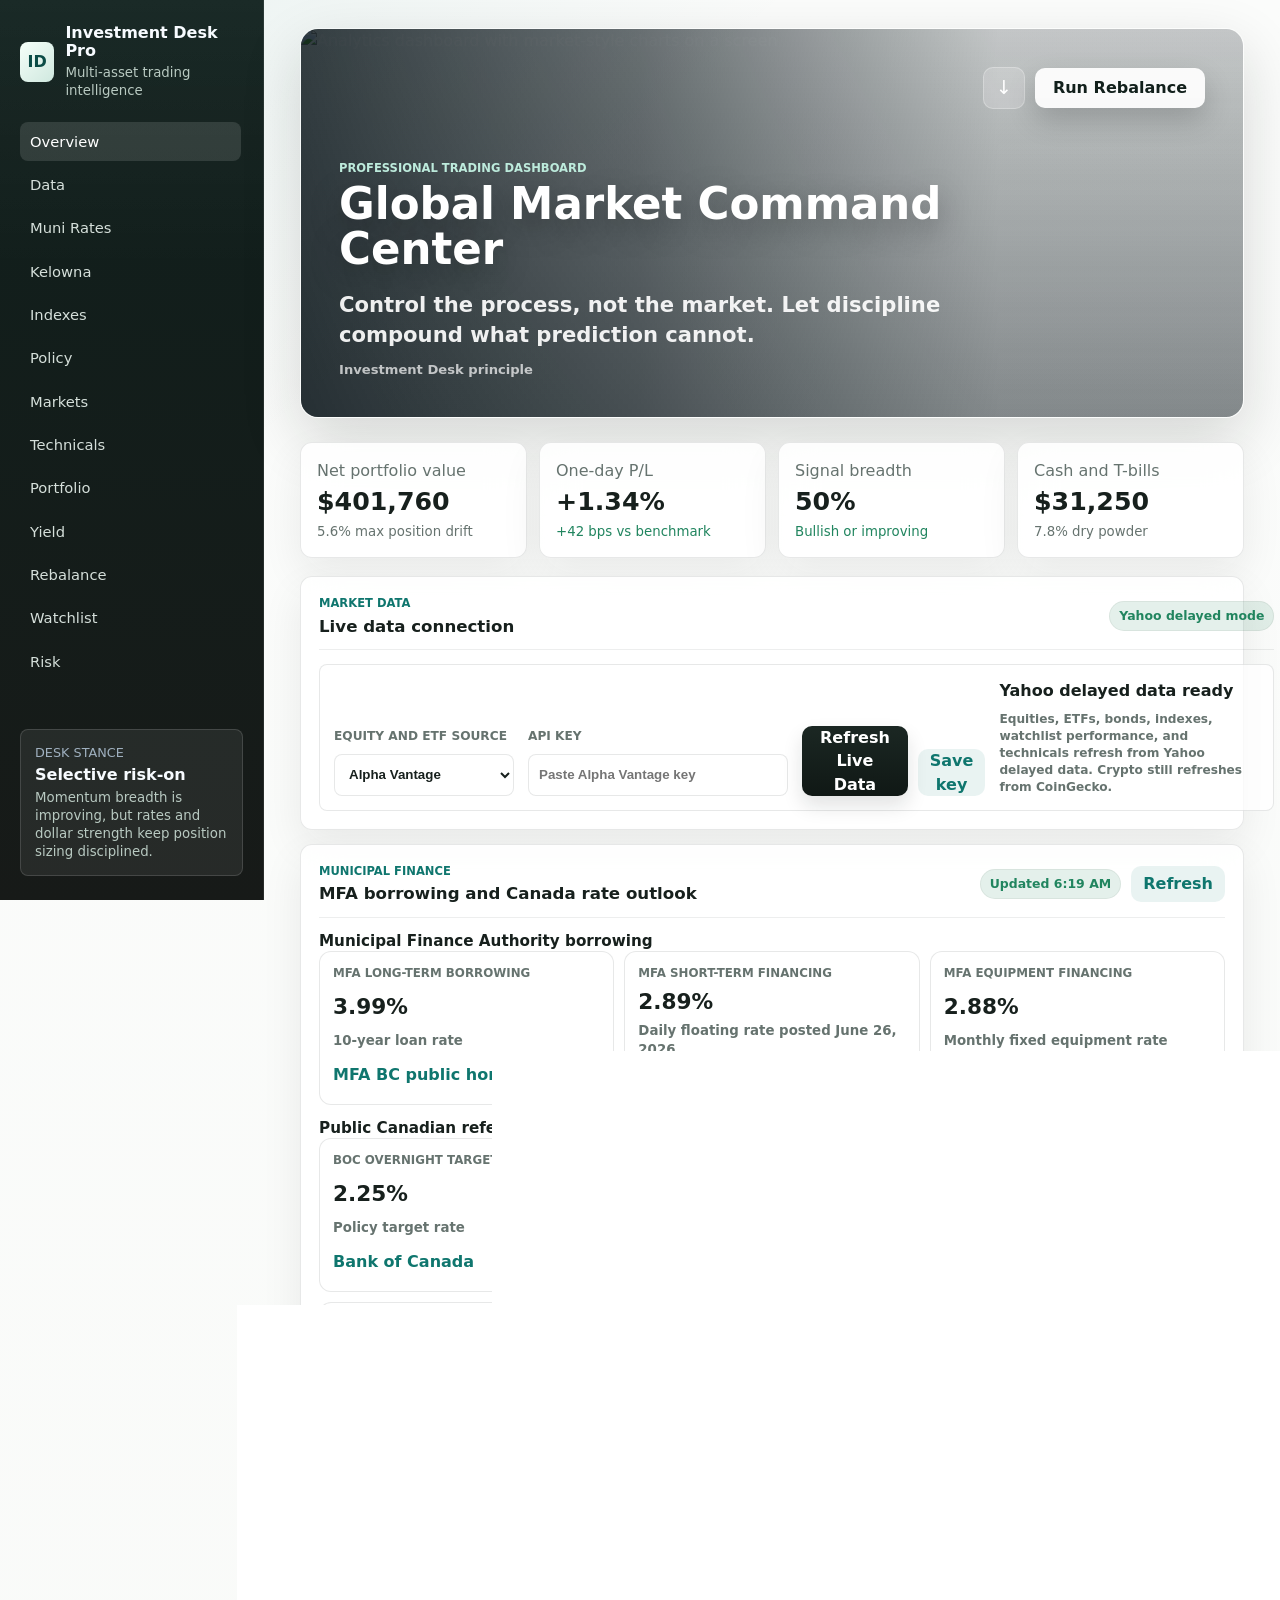
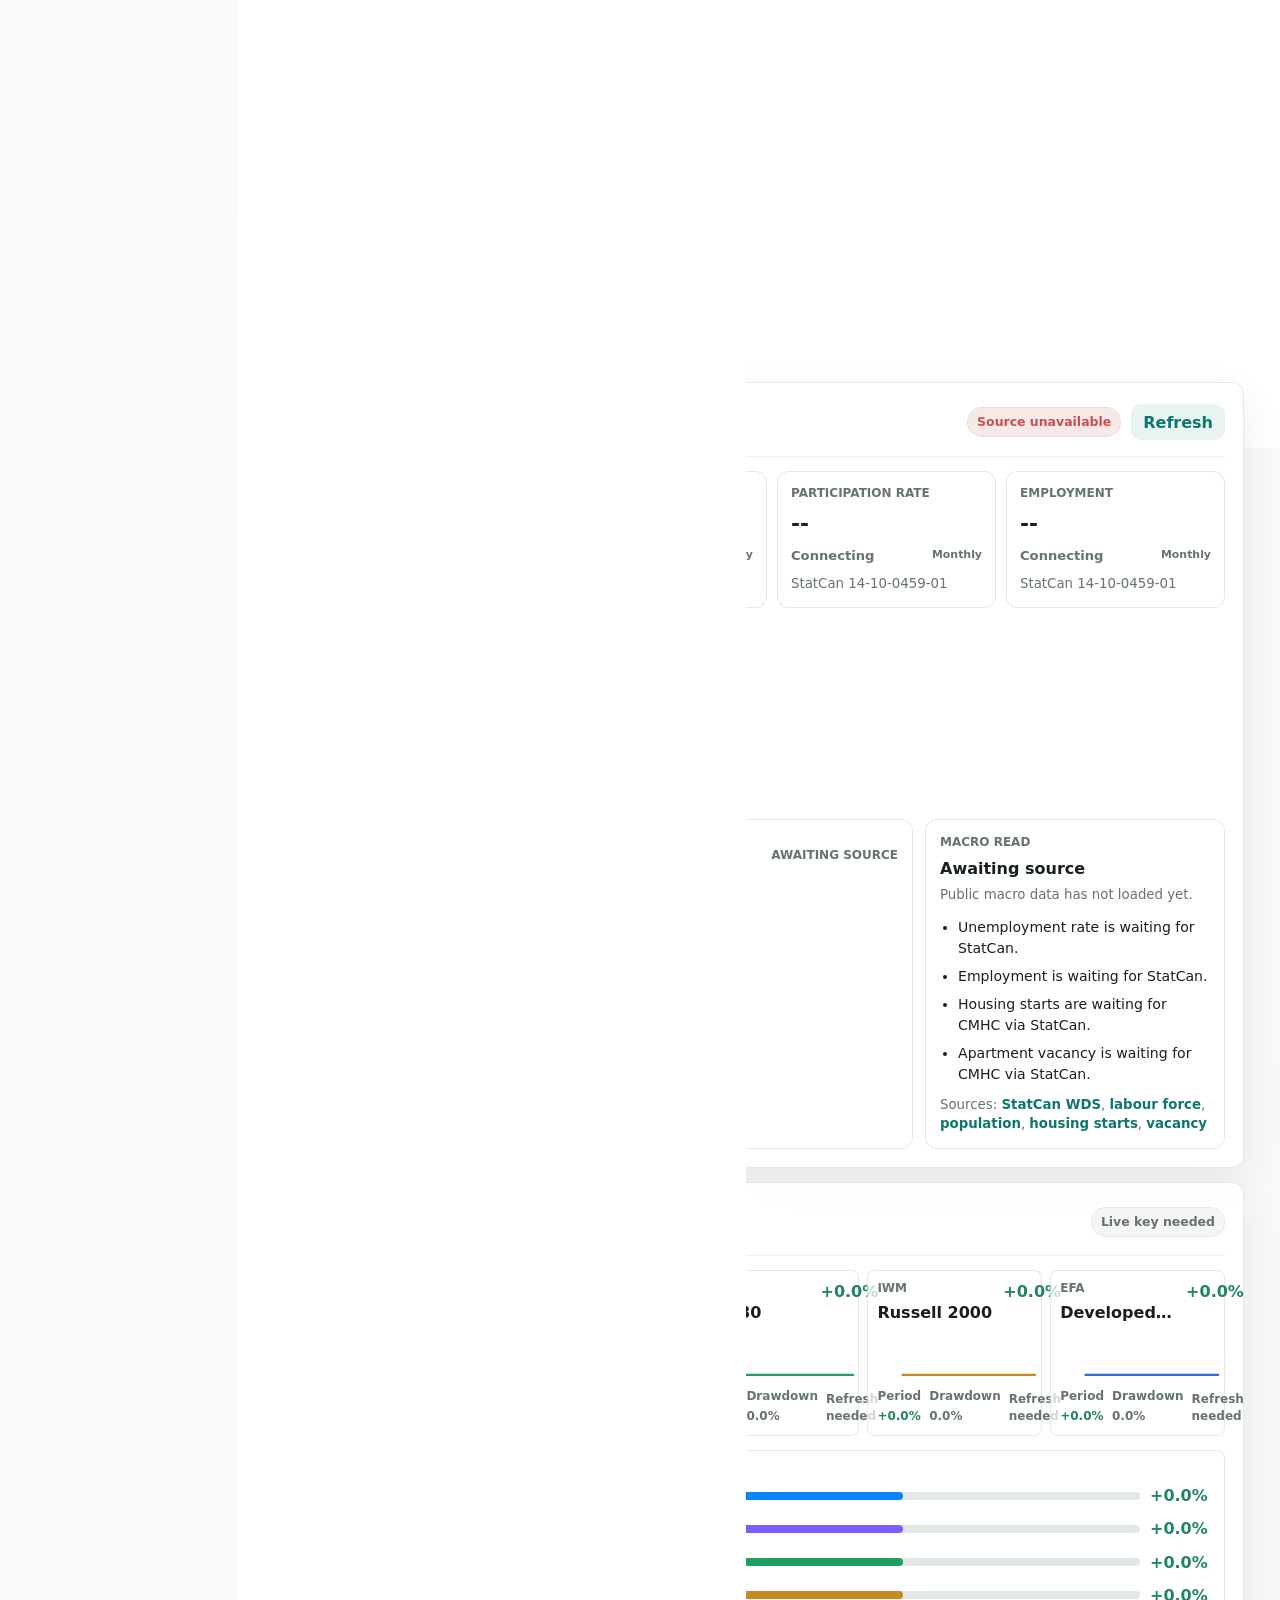
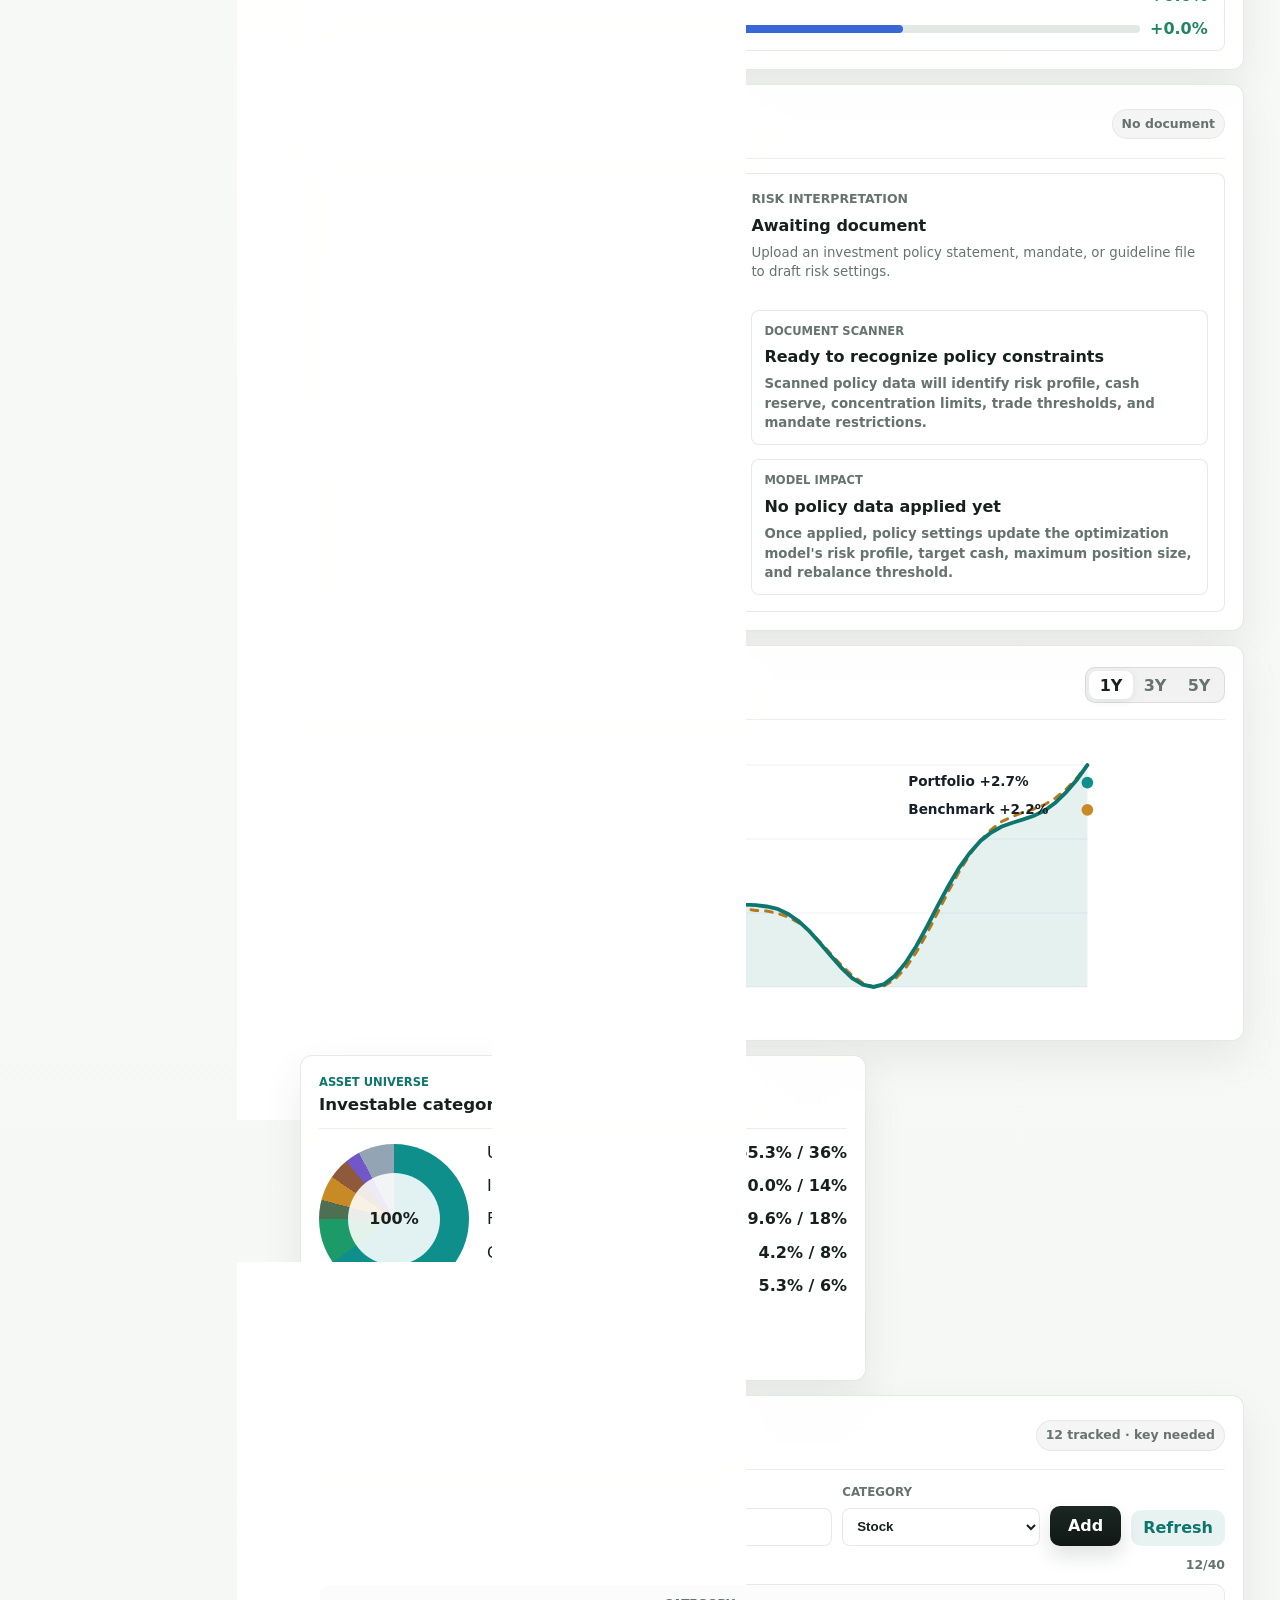
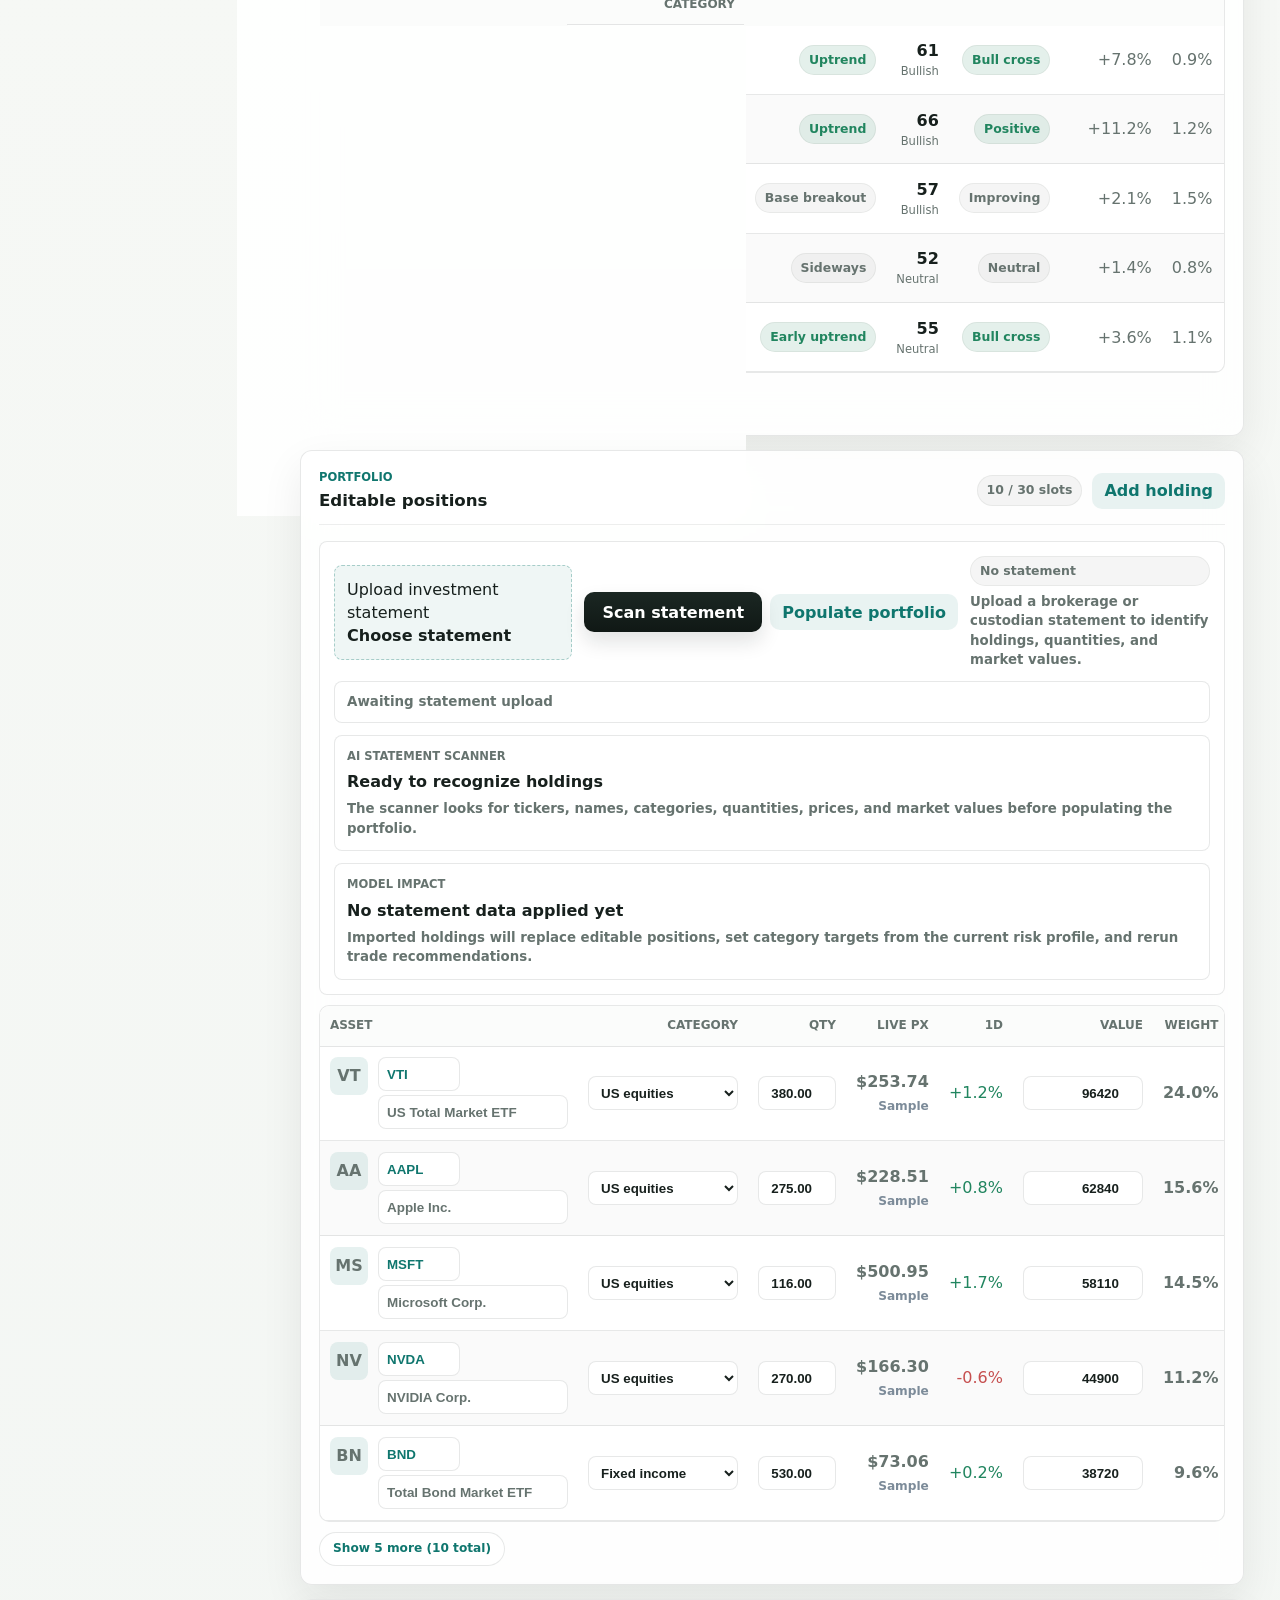
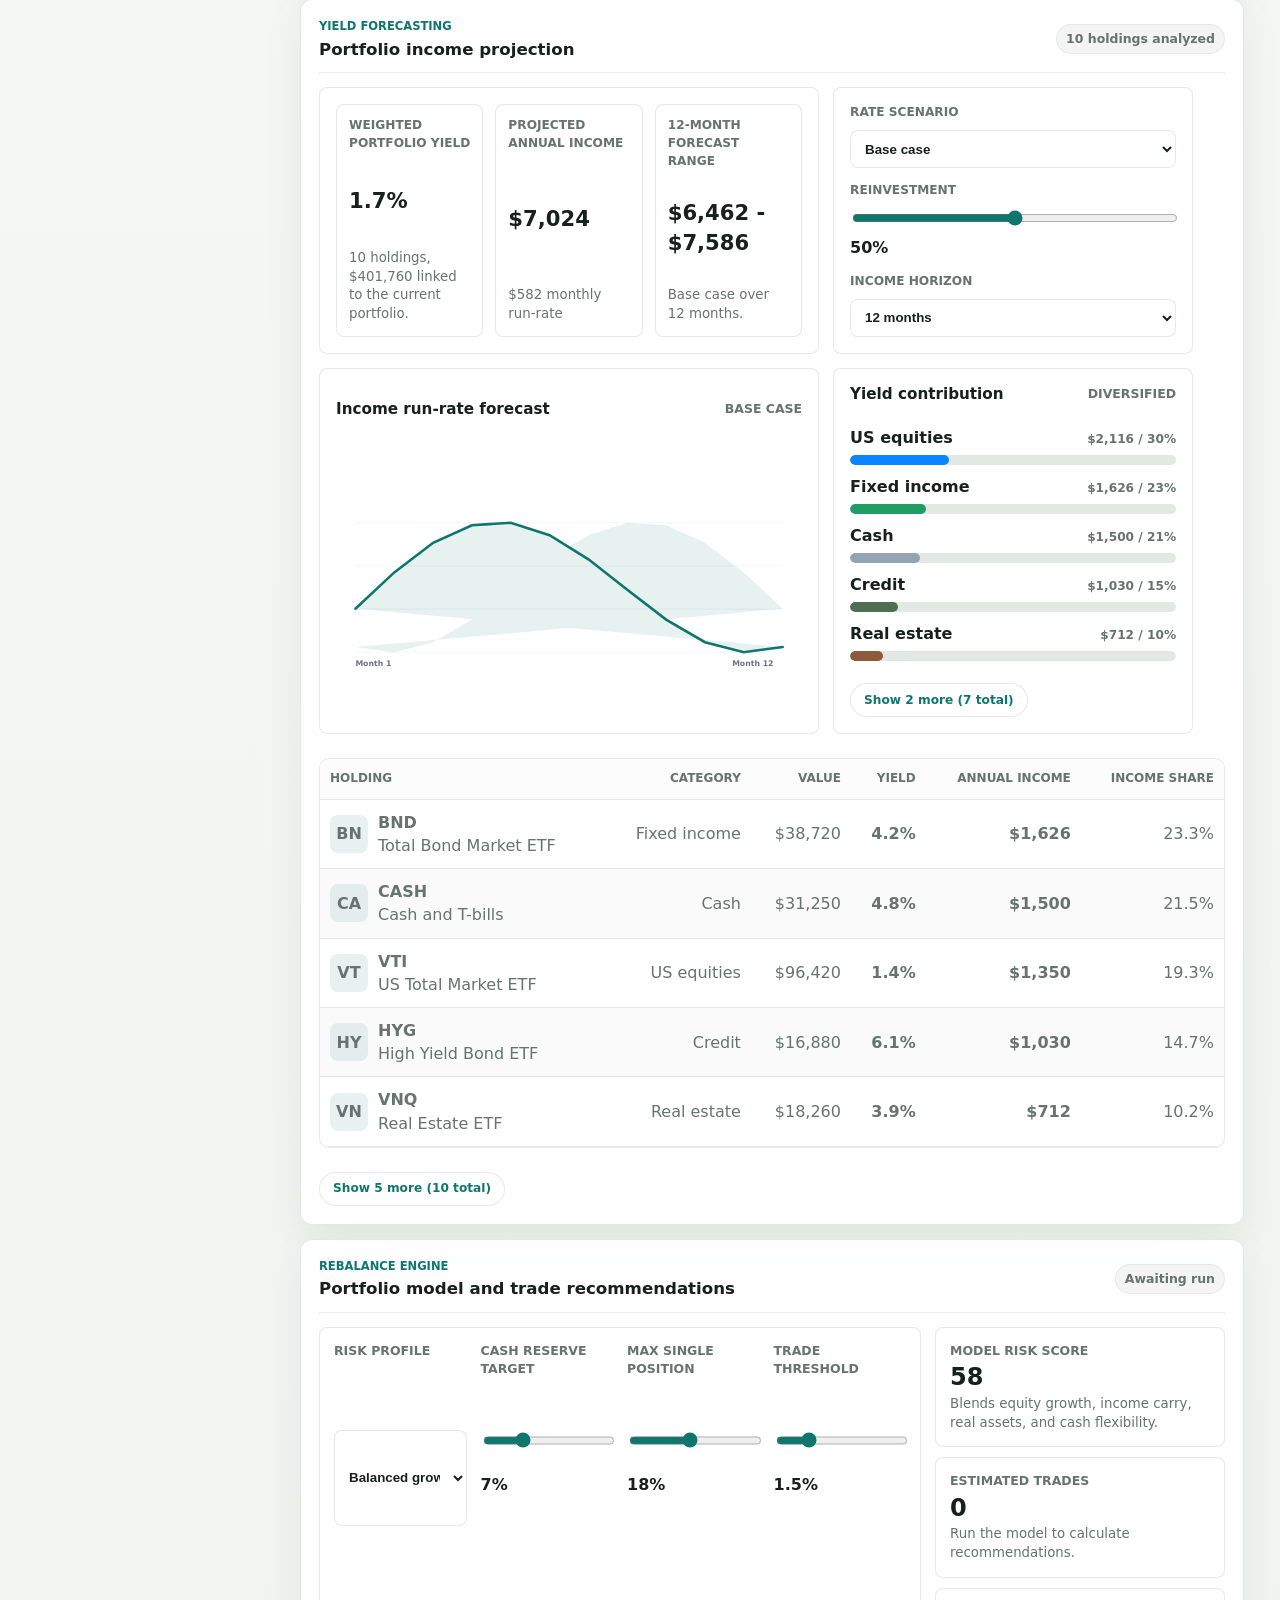
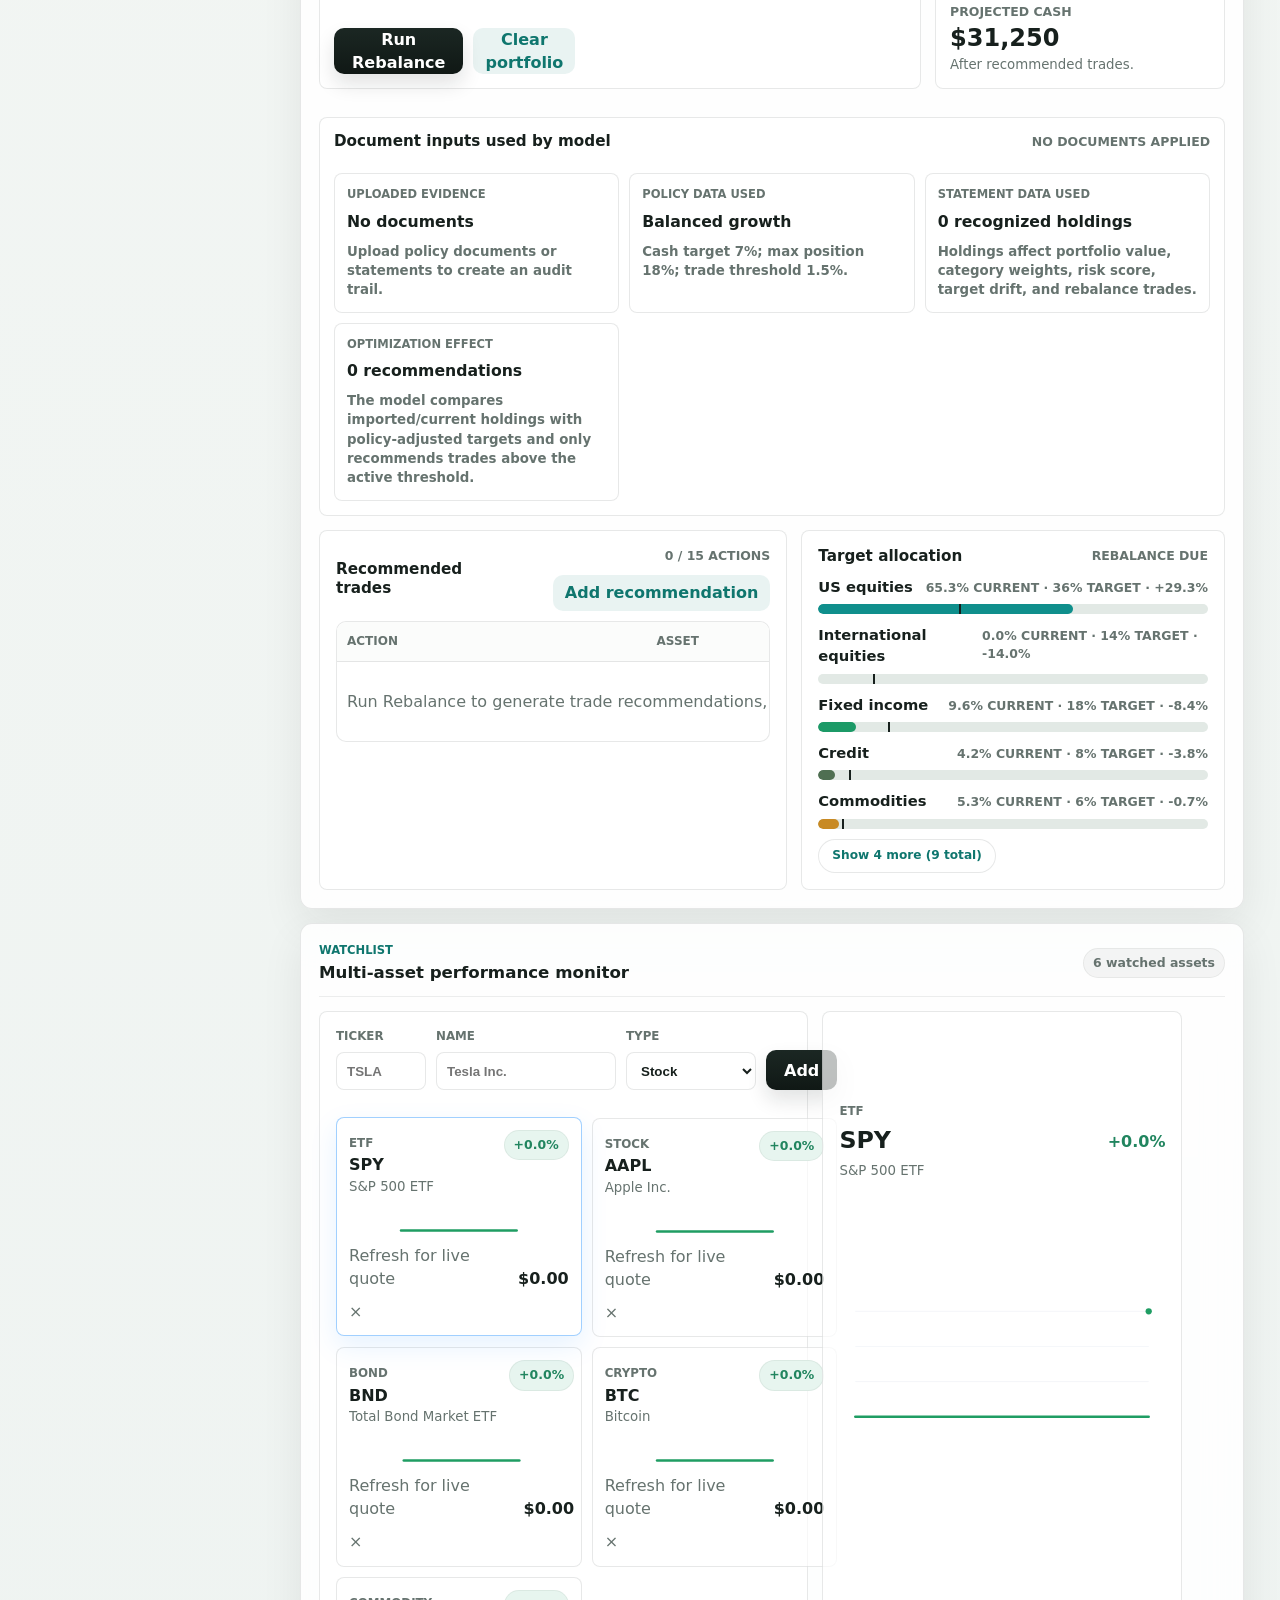
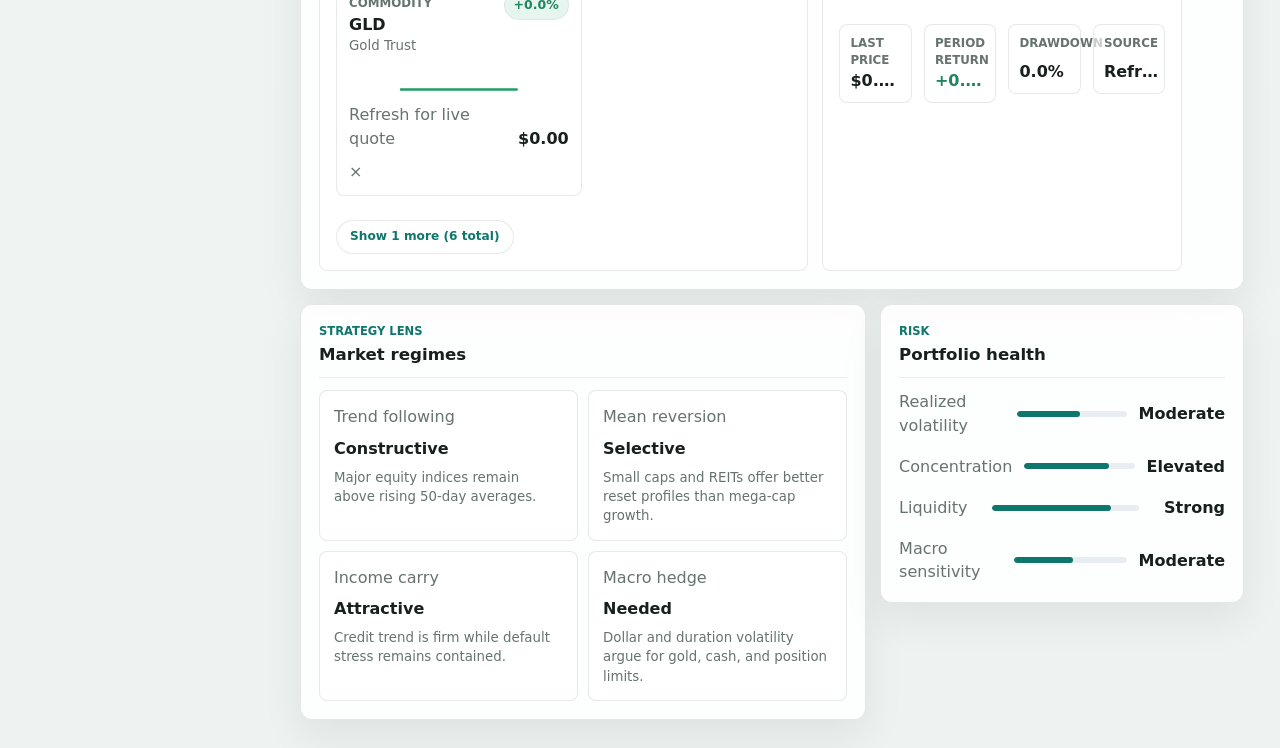
==== hero-open.html @ 0e0aa476 "Add hero dashboard launcher" ====
<!doctype html>
<html lang="en">
  <head>
    <meta charset="UTF-8" />
    <meta name="viewport" content="width=device-width, initial-scale=1.0" />
    <title>Opening Investment Dashboard</title>
    <style>
      body{margin:0;min-height:100vh;display:grid;place-items:center;font-family:-apple-system,BlinkMacSystemFont,"Segoe UI",sans-serif;background:#f5f7fb;color:#111827}
      main{display:grid;gap:10px;text-align:center;padding:28px}
      strong{font-size:1.05rem}small{color:#667085;font-weight:700}
    </style>
  </head>
  <body>
    <main><strong>Opening Investment Dashboard</strong><small>Loading the latest hosted version...</small></main>
    <script>
      (async function () {
        var version = "external-live-20260626-1-" + Date.now();
        var hash = window.location.hash || "";
        var response = await fetch("index.html?fresh=" + version, { cache: "no-store" });
        var html = await response.text();
        html = html.replace(/ui-polish\.css\?v=[^"]+/g, "ui-polish.css?v=" + version);
        if (!/ui-polish\.css/.test(html)) {
          html = html.replace("</head>", '<link rel="stylesheet" href="ui-polish.css?v=' + version + '" /></head>');
        }
        html = html.replace(/hero\.css\?v=[^"]+/g, "hero.css?v=" + version);
        if (!/hero\.css/.test(html)) {
          html = html.replace("</head>", '<link rel="stylesheet" href="hero.css?v=' + version + '" /></head>');
        }
        if (!/hero-topbar/.test(html)) {
          var heroHeader = [
            '<header class="topbar hero-topbar" id="overview" aria-label="Investment command center hero">',
            '<img class="hero-image" src="https://images.unsplash.com/photo-1551288049-bebda4e38f71?auto=format&amp;fit=crop&amp;w=1800&amp;q=80" alt="Analytics dashboard with market-style charts on a screen" />',
            '<div class="hero-copy">',
            '<p class="eyebrow">Professional trading dashboard</p>',
            '<h1>Global Market Command Center</h1>',
            '<blockquote>',
            '<p>Control the process, not the market. Let discipline compound what prediction cannot.</p>',
            '<cite>Investment Desk principle</cite>',
            '</blockquote>',
            '</div>',
            '<div class="actions hero-actions">',
            '<button class="icon-button" aria-label="Download report" title="Download report">↓</button>',
            '<button class="primary-button" id="runRebalanceTop">Run Rebalance</button>',
            '</div>',
            '</header>'
          ].join("");
          var topbarPattern = /<header class="topbar">\s*<div>\s*<p class="eyebrow">Professional trading dashboard<\/p>\s*<h1>Global Market Command Center<\/h1>\s*<\/div>\s*<div class="actions">\s*<button class="icon-button" aria-label="Download report" title="Download report">↓<\/button>\s*<button class="primary-button" id="runRebalanceTop">Run Rebalance<\/button>\s*<\/div>\s*<\/header>/;
          html = html.replace(topbarPattern, heroHeader);
          html = html.replace('<section class="kpi-grid" id="overview"', '<section class="kpi-grid" id="portfolio-summary"');
        }
        html = html.replace(/watchlist-fix\.js\?v=[^"]+/g, "watchlist-fix.js?v=" + version);
        html = html.replace(/enhancements\.js\?v=[^"]+/g, "enhancements.js?v=" + version);
        html = html.replace(/document-intelligence\.js\?v=[^"]+/g, "document-intelligence.js?v=" + version);
        if (!/document-intelligence\.js/.test(html)) {
          html = html.replace("</body>", '<script src="document-intelligence.js?v=' + version + '"><\/script></body>');
        }
        if (!/municipal-rates\.js/.test(html)) {
          html = html.replace("</body>", '<script src="municipal-rates.js?v=' + version + '"><\/script></body>');
        }
        html = html.replace(/ui-polish\.js\?v=[^"]+/g, "ui-polish.js?v=" + version);
        if (!/ui-polish\.js/.test(html)) {
          html = html.replace("</body>", '<script src="ui-polish.js?v=' + version + '"><\/script></body>');
        }
        document.open();
        document.write(html);
        document.close();
        if (hash) window.setTimeout(function () { window.location.hash = hash; }, 0);
      })().catch(function (error) {
        document.body.innerHTML = "<main><strong>Could not open the dashboard.</strong><small>" + String(error.message || error) + "</small></main>";
      });
    </script>
  </body>
</html>
---- ui-polish.css ----
:root {
  --ink: #17201d;
  --muted: #66736f;
  --line: rgba(23, 32, 29, 0.1);
  --paper: #f6f8f5;
  --panel: rgba(255, 255, 255, 0.88);
  --panel-solid: #ffffff;
  --teal: #0f766e;
  --green: #21855f;
  --red: #c64f4f;
  --blue: #4267d6;
  --amber: #b67919;
  --violet: #7a61c9;
  --navy: #17201d;
  --shadow: 0 16px 42px rgba(23, 32, 29, 0.075);
  --soft-shadow: 0 8px 22px rgba(23, 32, 29, 0.06);
}

html {
  scroll-behavior: smooth;
}

body {
  grid-template-columns: 264px minmax(0, 1fr);
  background:
    linear-gradient(140deg, rgba(15, 118, 110, 0.08), transparent 32rem),
    linear-gradient(180deg, #fbfcfb 0%, var(--paper) 46%, #eef3f1 100%);
  line-height: 1.45;
}

main {
  width: min(1460px, 100%);
  padding: 28px clamp(22px, 3vw, 36px);
}

.sidebar {
  padding: 24px 20px;
  gap: 22px;
  border-right: 1px solid rgba(255, 255, 255, 0.08);
  background:
    linear-gradient(180deg, rgba(255, 255, 255, 0.045), transparent 30%),
    linear-gradient(180deg, #10201d 0%, #171a18 100%);
}

.brand {
  gap: 11px;
}

.brand-mark {
  width: 40px;
  height: 40px;
  border-radius: 8px;
  background: linear-gradient(135deg, #f6fff9 0%, #cfe8df 100%);
  color: #0b4c46;
}

.brand strong {
  display: block;
  line-height: 1.15;
}

.brand small,
.market-note small {
  color: #b8c9c1;
  line-height: 1.35;
}

.nav-list {
  gap: 4px;
  overflow-y: auto;
  padding-right: 2px;
}

.nav-list a {
  padding: 9px 10px;
  border-radius: 8px;
  color: #d5dfda;
  font-size: 0.92rem;
}

.nav-list a.active,
.nav-list a:hover {
  background: rgba(255, 255, 255, 0.12);
}

.market-note {
  padding: 14px;
  border-radius: 8px;
  background: rgba(255, 255, 255, 0.07);
}

.topbar {
  min-height: 64px;
}

.topbar,
.panel-header {
  gap: 14px;
}

h1 {
  font-size: clamp(2rem, 3.4vw, 3.05rem);
  line-height: 1.04;
}

h2 {
  font-size: 1.04rem;
  line-height: 1.25;
}

h3 {
  line-height: 1.25;
}

.eyebrow {
  margin-bottom: 5px;
  color: var(--teal);
  font-size: 0.72rem;
}

.kpi-grid {
  gap: 12px;
  margin: 24px 0 18px;
}

.kpi,
.panel {
  border-color: var(--line);
  border-radius: 12px;
  background: var(--panel);
  box-shadow: var(--shadow);
}

.kpi {
  min-height: 116px;
  padding: 16px;
}

.kpi strong {
  font-size: 1.58rem;
  letter-spacing: 0;
}

.dashboard-grid {
  grid-template-columns: minmax(0, 1.12fr) minmax(340px, 0.72fr);
  gap: 14px;
  align-items: start;
}

.panel {
  padding: 18px;
  scroll-margin-top: 18px;
}

.panel-header {
  padding-bottom: 12px;
  border-bottom: 1px solid rgba(23, 32, 29, 0.075);
}

.data-panel,
.index-panel,
.policy-panel,
.watchlist-panel,
.yield-panel,
.rebalance-panel,
.kelowna-panel,
.municipal-rates-panel {
  gap: 14px;
}

.primary-button {
  min-height: 40px;
  height: auto;
  border-radius: 10px;
  background: linear-gradient(180deg, #1b2723, #101815);
  box-shadow: 0 10px 20px rgba(16, 24, 21, 0.12);
}

.text-button,
.expand-toggle {
  border-radius: 10px;
  background: rgba(15, 118, 110, 0.09);
  color: var(--teal);
}

.icon-button {
  border-radius: 10px;
}

.data-badge,
.signal-pill {
  border: 1px solid rgba(23, 32, 29, 0.06);
  background: rgba(23, 32, 29, 0.045);
}

.data-badge.positive,
.signal-pill.positive {
  background: rgba(33, 133, 95, 0.12);
  color: var(--green);
}

.data-badge.negative,
.signal-pill.negative {
  background: rgba(198, 79, 79, 0.12);
  color: var(--red);
}

.data-controls,
.policy-uploader,
.policy-summary,
.watchlist-builder,
.watch-performance,
.yield-summary,
.yield-controls,
.yield-chart-card,
.recommendation-grid > section,
.control-surface,
.model-summary > div,
.index-card,
.index-summary section,
.regime-card,
.kelowna-card,
.kelowna-chart-card,
.kelowna-insight-card,
.rate-card,
.forecast-card {
  border-radius: 8px;
  background: rgba(255, 255, 255, 0.72);
  box-shadow: none;
}

.data-controls,
.policy-layout,
.watchlist-workspace,
.yield-grid,
.yield-detail-grid,
.rebalance-layout,
.recommendation-grid,
.kelowna-macro-detail {
  gap: 14px;
}

.data-controls,
.control-surface {
  padding: 14px;
}

.file-drop {
  border-radius: 8px;
  background: rgba(15, 118, 110, 0.065);
  border-color: rgba(15, 118, 110, 0.32);
}

input,
select,
.inline-input,
.number-input,
.table-select,
.control-surface select,
.data-controls input,
.data-controls select,
.watchlist-controls input,
.watchlist-controls select,
.yield-controls select,
.policy-uploader input[type="password"] {
  border-radius: 8px;
}

.inline-input:focus,
.number-input:focus,
.table-select:focus,
.control-surface select:focus,
.data-controls input:focus,
.data-controls select:focus,
.policy-uploader input:focus,
.watchlist-controls input:focus,
.watchlist-controls select:focus {
  border-color: rgba(15, 118, 110, 0.46);
  box-shadow: 0 0 0 4px rgba(15, 118, 110, 0.12);
}

.chart-wrap {
  height: 292px;
  margin-top: 10px;
}

.index-grid {
  grid-template-columns: repeat(5, minmax(128px, 1fr));
  gap: 8px;
}

.index-card {
  padding: 9px;
}

.index-sparkline {
  height: 48px;
}

.table-wrap {
  margin-top: 10px;
  border: 1px solid var(--line);
  border-radius: 10px;
  background: rgba(255, 255, 255, 0.62);
}

table {
  border-collapse: separate;
  border-spacing: 0;
}

th,
td {
  padding: 11px 10px;
}

th {
  position: sticky;
  top: 0;
  z-index: 1;
  background: rgba(251, 252, 251, 0.96);
  backdrop-filter: blur(10px);
}

tbody tr:nth-child(even) {
  background: rgba(23, 32, 29, 0.018);
}

tbody tr:hover {
  background: rgba(15, 118, 110, 0.055);
}

tbody tr:last-child td {
  border-bottom: 0;
}

.ticker {
  border-radius: 8px;
  background: rgba(15, 118, 110, 0.1);
  color: var(--teal);
}

.segmented {
  border-radius: 10px;
  background: rgba(23, 32, 29, 0.055);
}

.segmented button {
  border-radius: 8px;
}

.allocation-layout,
.risk-list,
.regime-grid {
  margin-top: 12px;
}

.watchlist,
.regime-grid,
.target-bars,
.yield-bars,
.breadth-bars {
  gap: 10px;
}

.watch-card {
  min-height: 88px;
  border-radius: 8px;
}

.watch-search-results {
  border-radius: 8px;
}

.watch-search-option {
  border-radius: 6px;
}

.watch-performance-header strong {
  font-size: 1.48rem;
}

#watchPerformanceChart {
  height: 190px;
}

.yield-summary > div,
.watch-metrics div,
.policy-adjustments > div {
  border-radius: 8px;
}

.yield-summary strong {
  font-size: 1.32rem;
}

#yieldForecastChart {
  min-height: 230px;
}

.kelowna-card {
  min-height: 118px;
}

#kelownaMacroChart {
  min-height: 190px;
}

.municipal-rates-grid,
.public-rates-grid,
.kelowna-macro-grid {
  gap: 8px;
}

.rate-card strong,
.kelowna-card strong {
  font-size: 1.22rem;
}

.expand-toggle {
  justify-self: start;
  min-height: 34px;
  margin-top: 10px;
  border: 1px solid rgba(15, 118, 110, 0.16);
  font-size: 0.76rem;
}

.expand-toggle.is-expanded {
  background: rgba(23, 32, 29, 0.055);
  color: var(--ink);
}

.line-item-hidden {
  display: none !important;
}

.bar-track,
.yield-track,
.breadth-bars i {
  background: #e2e9e5;
}

.line-portfolio,
.yield-forecast-line {
  stroke: var(--teal);
}

.area-fill,
.yield-forecast-band {
  fill: rgba(15, 118, 110, 0.1);
}

.line-benchmark {
  stroke: var(--amber);
}

@media (max-width: 1080px) {
  body {
    grid-template-columns: 1fr;
  }

  .sidebar {
    gap: 16px;
  }

  .nav-list {
    grid-template-columns: repeat(4, minmax(0, 1fr));
  }

  .dashboard-grid,
  .kpi-grid {
    grid-template-columns: repeat(2, minmax(0, 1fr));
  }
}

@media (max-width: 720px) {
  main {
    padding: 20px 14px;
  }

  .panel,
  .kpi {
    padding: 14px;
  }

  .dashboard-grid,
  .kpi-grid {
    grid-template-columns: 1fr;
  }

  .nav-list {
    grid-template-columns: repeat(2, minmax(0, 1fr));
  }

  .chart-wrap {
    height: 238px;
  }

  .index-grid {
    grid-template-columns: 1fr;
  }
}
---- hero.css ----
.hero-topbar {
  position: relative;
  min-height: clamp(310px, 34vw, 390px);
  margin-bottom: 22px;
  overflow: hidden;
  align-items: flex-end;
  padding: clamp(24px, 3vw, 38px);
  border: 1px solid rgba(255, 255, 255, 0.28);
  border-radius: 18px;
  color: #ffffff;
  box-shadow: 0 22px 60px rgba(16, 24, 21, 0.16);
  isolation: isolate;
}

.hero-topbar::after {
  content: "";
  position: absolute;
  inset: 0;
  z-index: -1;
  background:
    linear-gradient(90deg, rgba(6, 17, 22, 0.78) 0%, rgba(6, 17, 22, 0.54) 36%, rgba(6, 17, 22, 0.12) 74%),
    linear-gradient(180deg, rgba(6, 17, 22, 0.12) 0%, rgba(6, 17, 22, 0.42) 100%);
}

.hero-image {
  position: absolute;
  inset: 0;
  z-index: -2;
  width: 100%;
  height: 100%;
  object-fit: cover;
  object-position: center;
}

.hero-copy {
  position: relative;
  z-index: 1;
  max-width: 760px;
}

.hero-copy .eyebrow {
  color: #bdebdc;
}

.hero-copy h1 {
  text-shadow: 0 10px 30px rgba(0, 0, 0, 0.34);
}

.hero-copy blockquote {
  max-width: 680px;
  margin: 18px 0 0;
}

.hero-copy blockquote p {
  max-width: 64ch;
  margin: 0;
  color: rgba(255, 255, 255, 0.92);
  font-size: clamp(1rem, 1.7vw, 1.32rem);
  font-weight: 680;
  line-height: 1.42;
}

.hero-copy cite {
  display: block;
  margin-top: 10px;
  color: rgba(255, 255, 255, 0.7);
  font-size: 0.82rem;
  font-style: normal;
  font-weight: 780;
}

.hero-actions {
  position: relative;
  z-index: 1;
  align-self: flex-start;
}

.hero-topbar .primary-button {
  min-width: 146px;
  background: rgba(255, 255, 255, 0.92);
  color: #12201c;
  box-shadow: 0 12px 28px rgba(0, 0, 0, 0.18);
  white-space: nowrap;
}

.hero-topbar .icon-button {
  flex: 0 0 auto;
  background: rgba(255, 255, 255, 0.18);
  color: #ffffff;
  box-shadow: inset 0 0 0 1px rgba(255, 255, 255, 0.28);
}

@media (max-width: 720px) {
  .hero-topbar {
    min-height: 390px;
    padding: 22px;
  }

  .hero-topbar::after {
    background: linear-gradient(180deg, rgba(6, 17, 22, 0.76) 0%, rgba(6, 17, 22, 0.58) 52%, rgba(6, 17, 22, 0.26) 100%);
  }

  .hero-image {
    object-position: 58% center;
  }

  .hero-copy blockquote p {
    font-size: 1rem;
  }

  .hero-actions {
    width: 100%;
    align-self: stretch;
  }
}
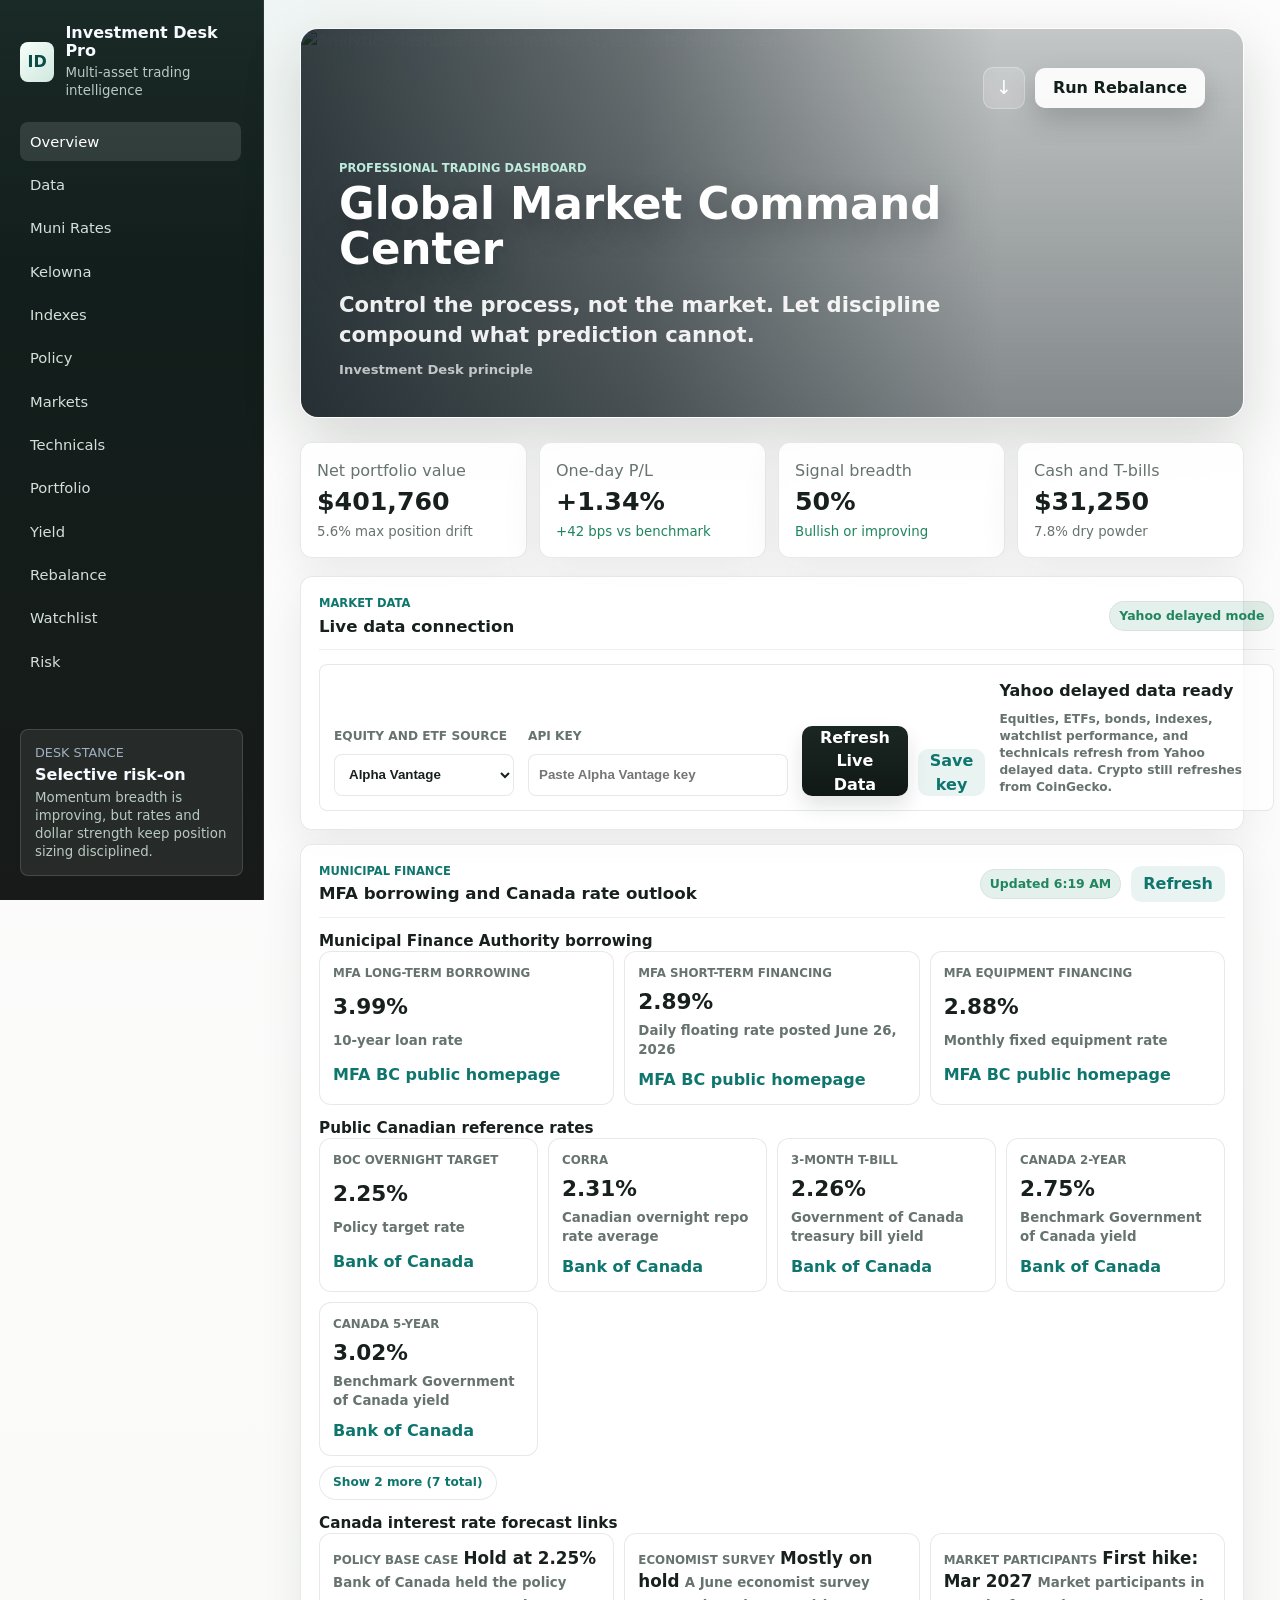
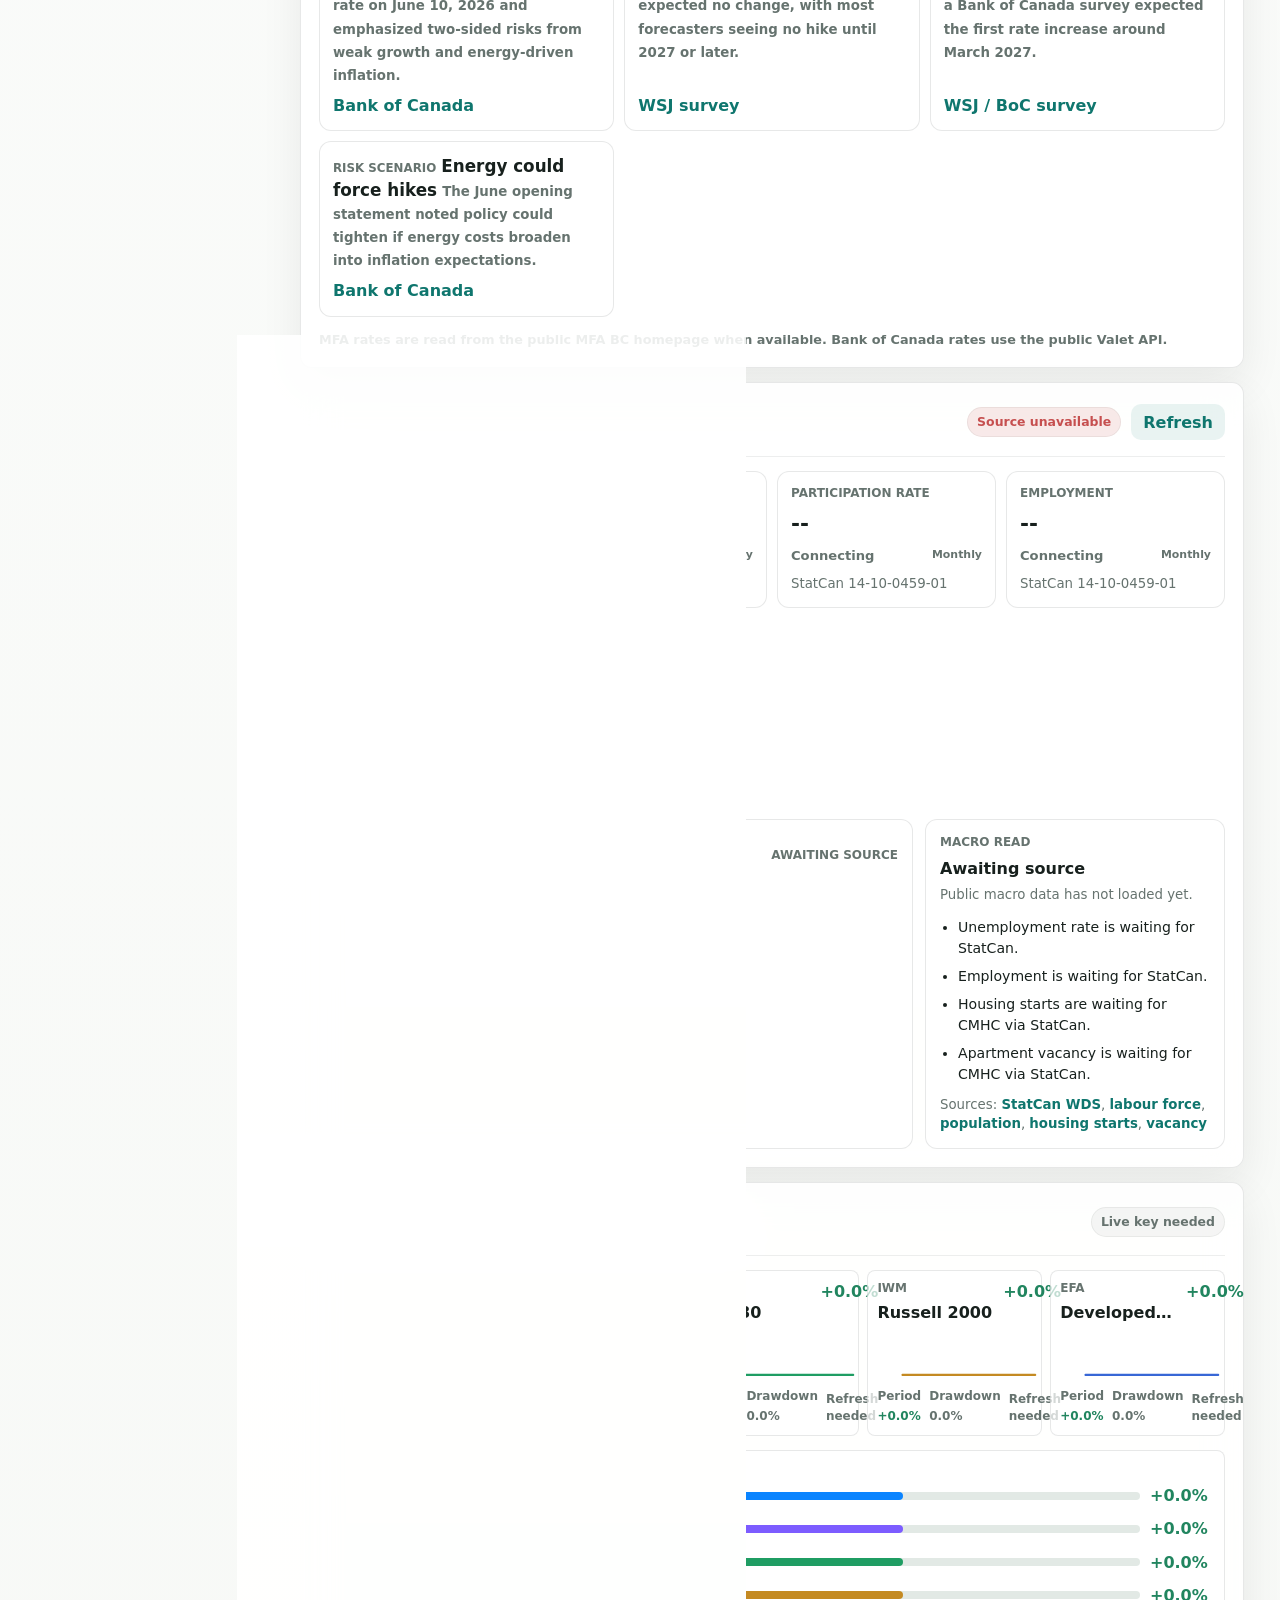
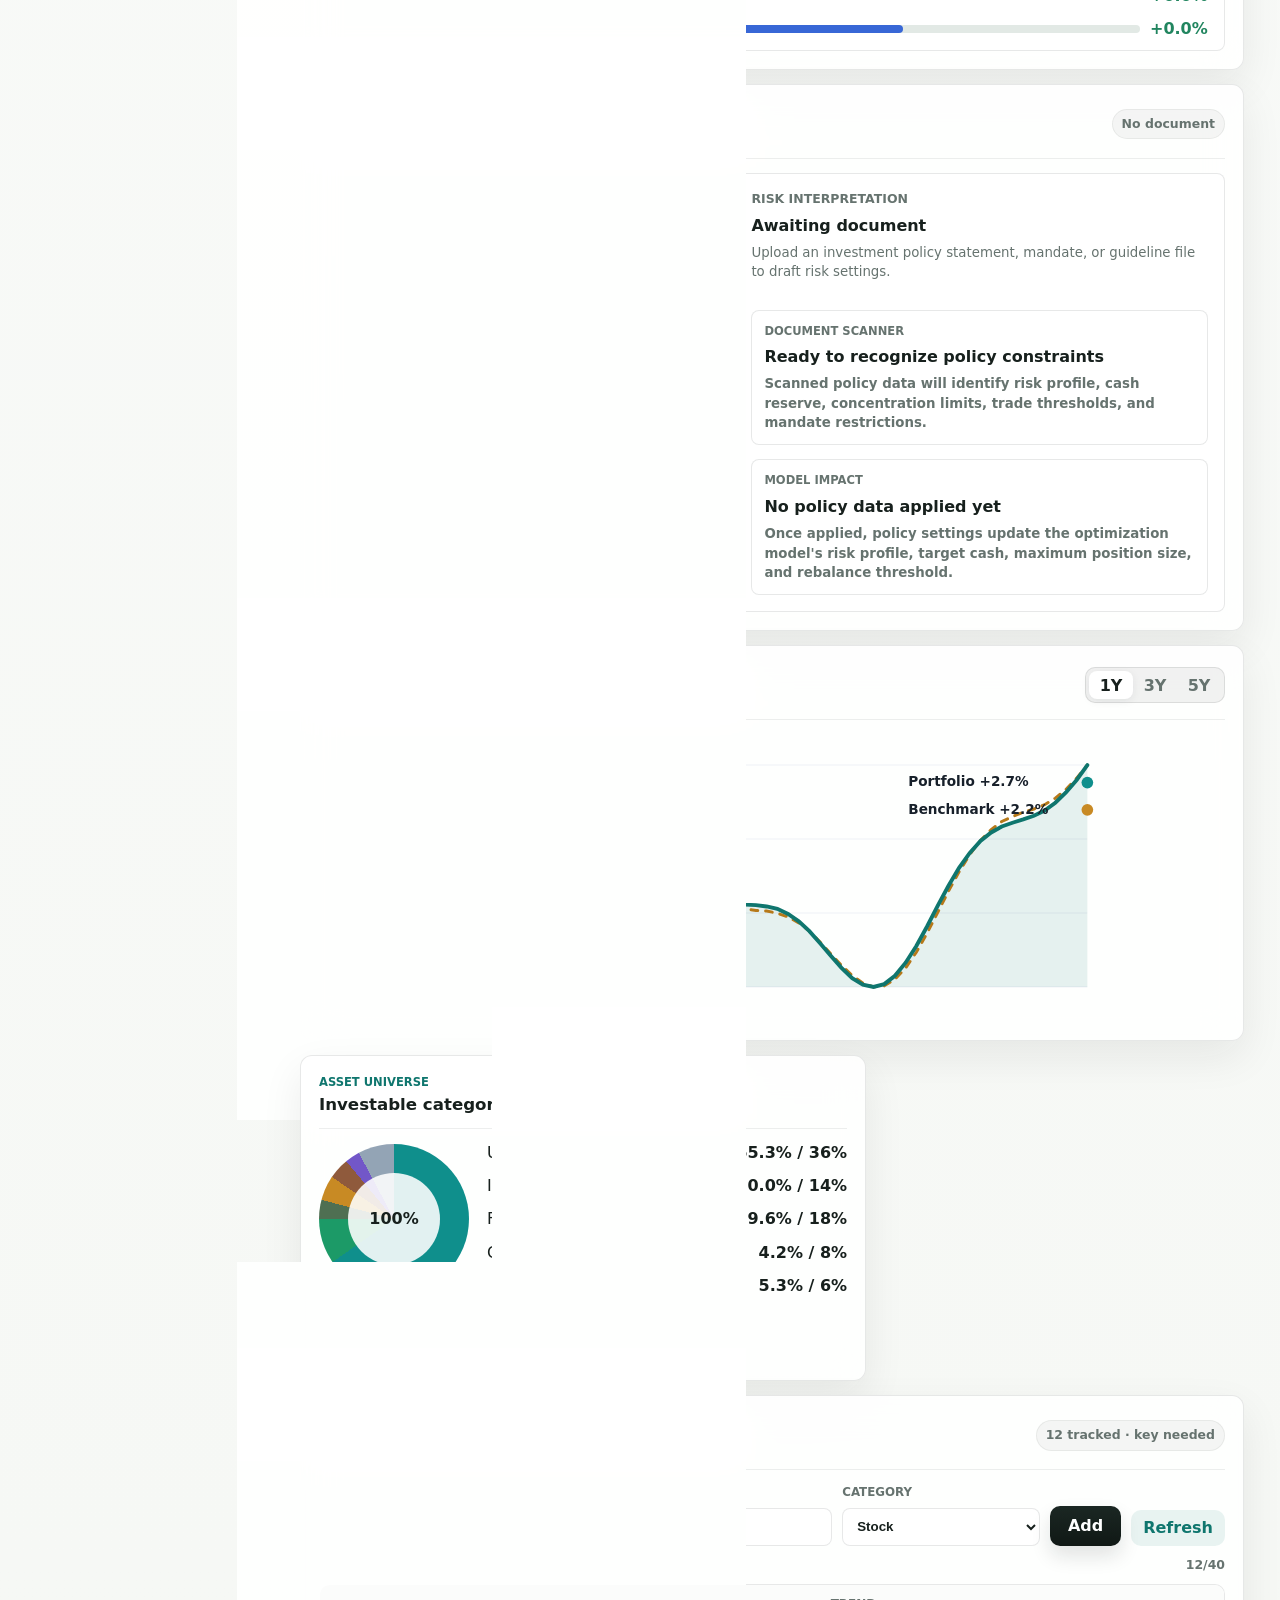
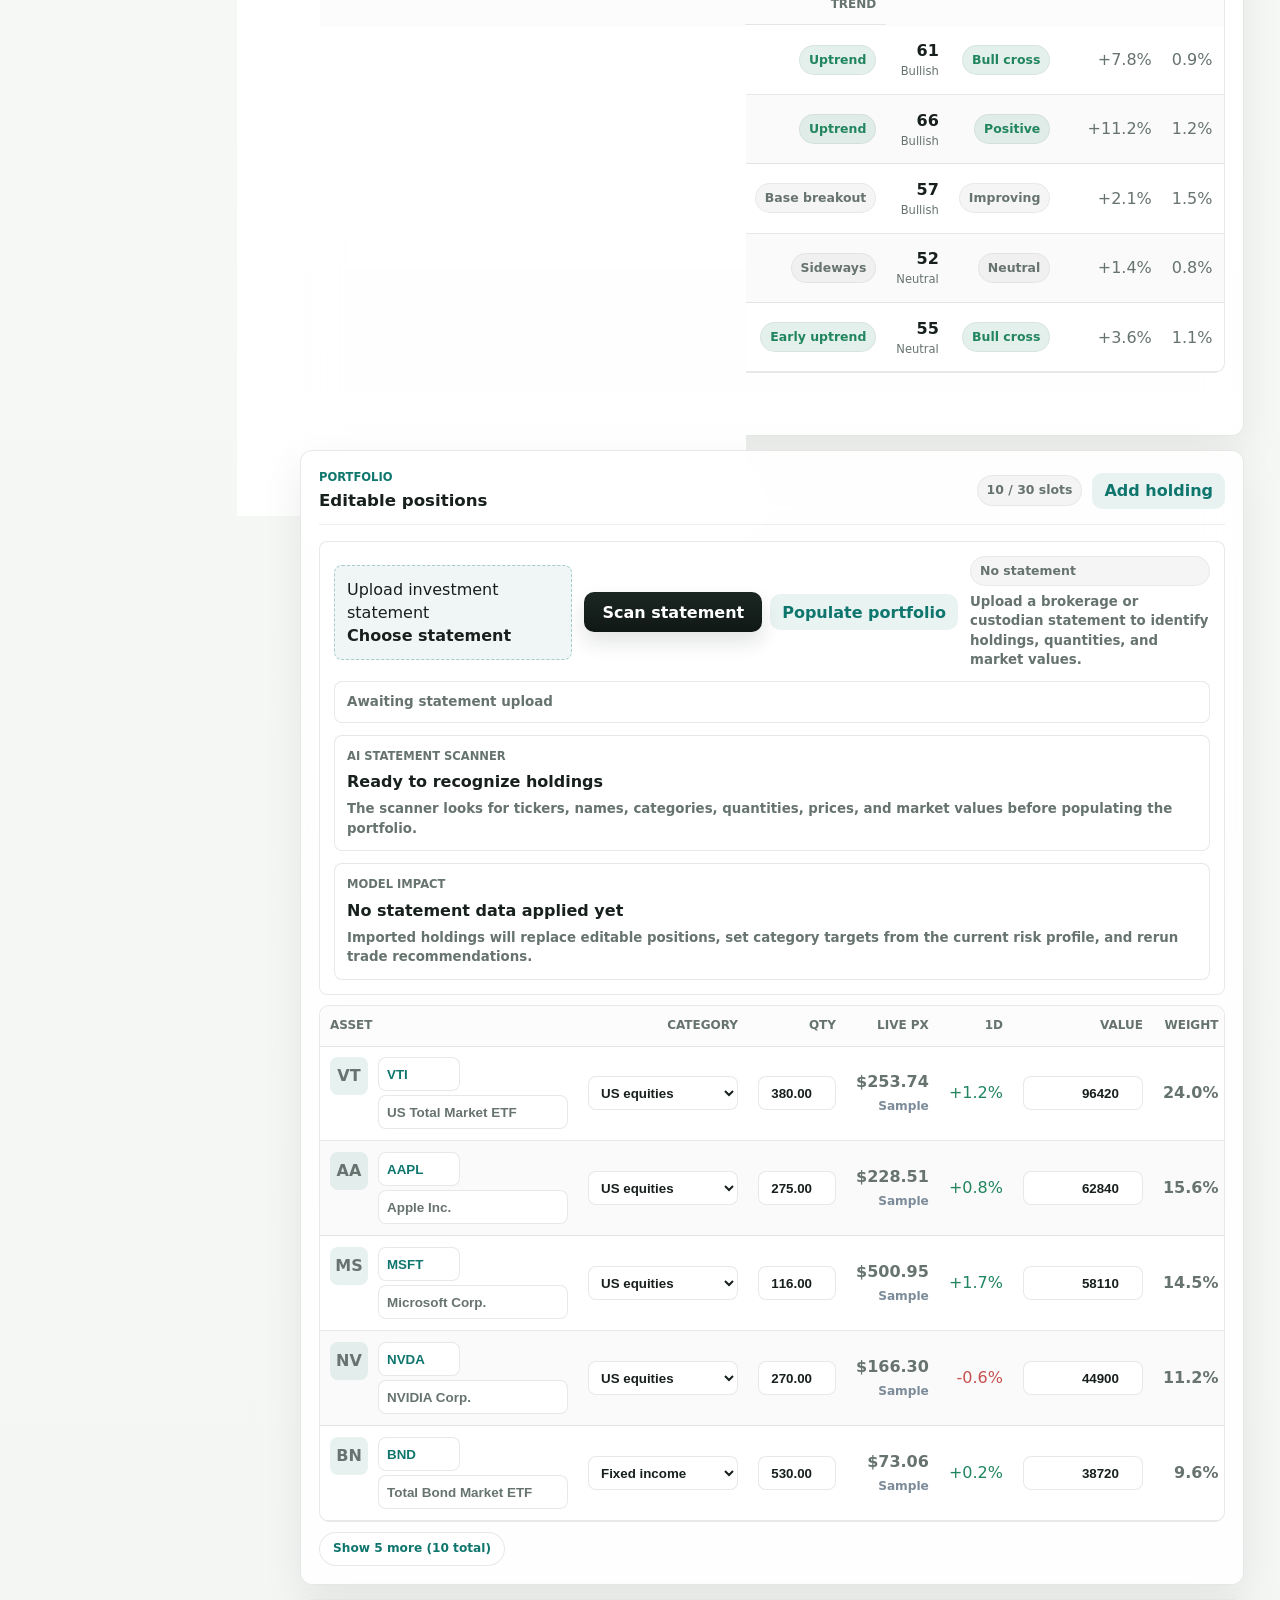
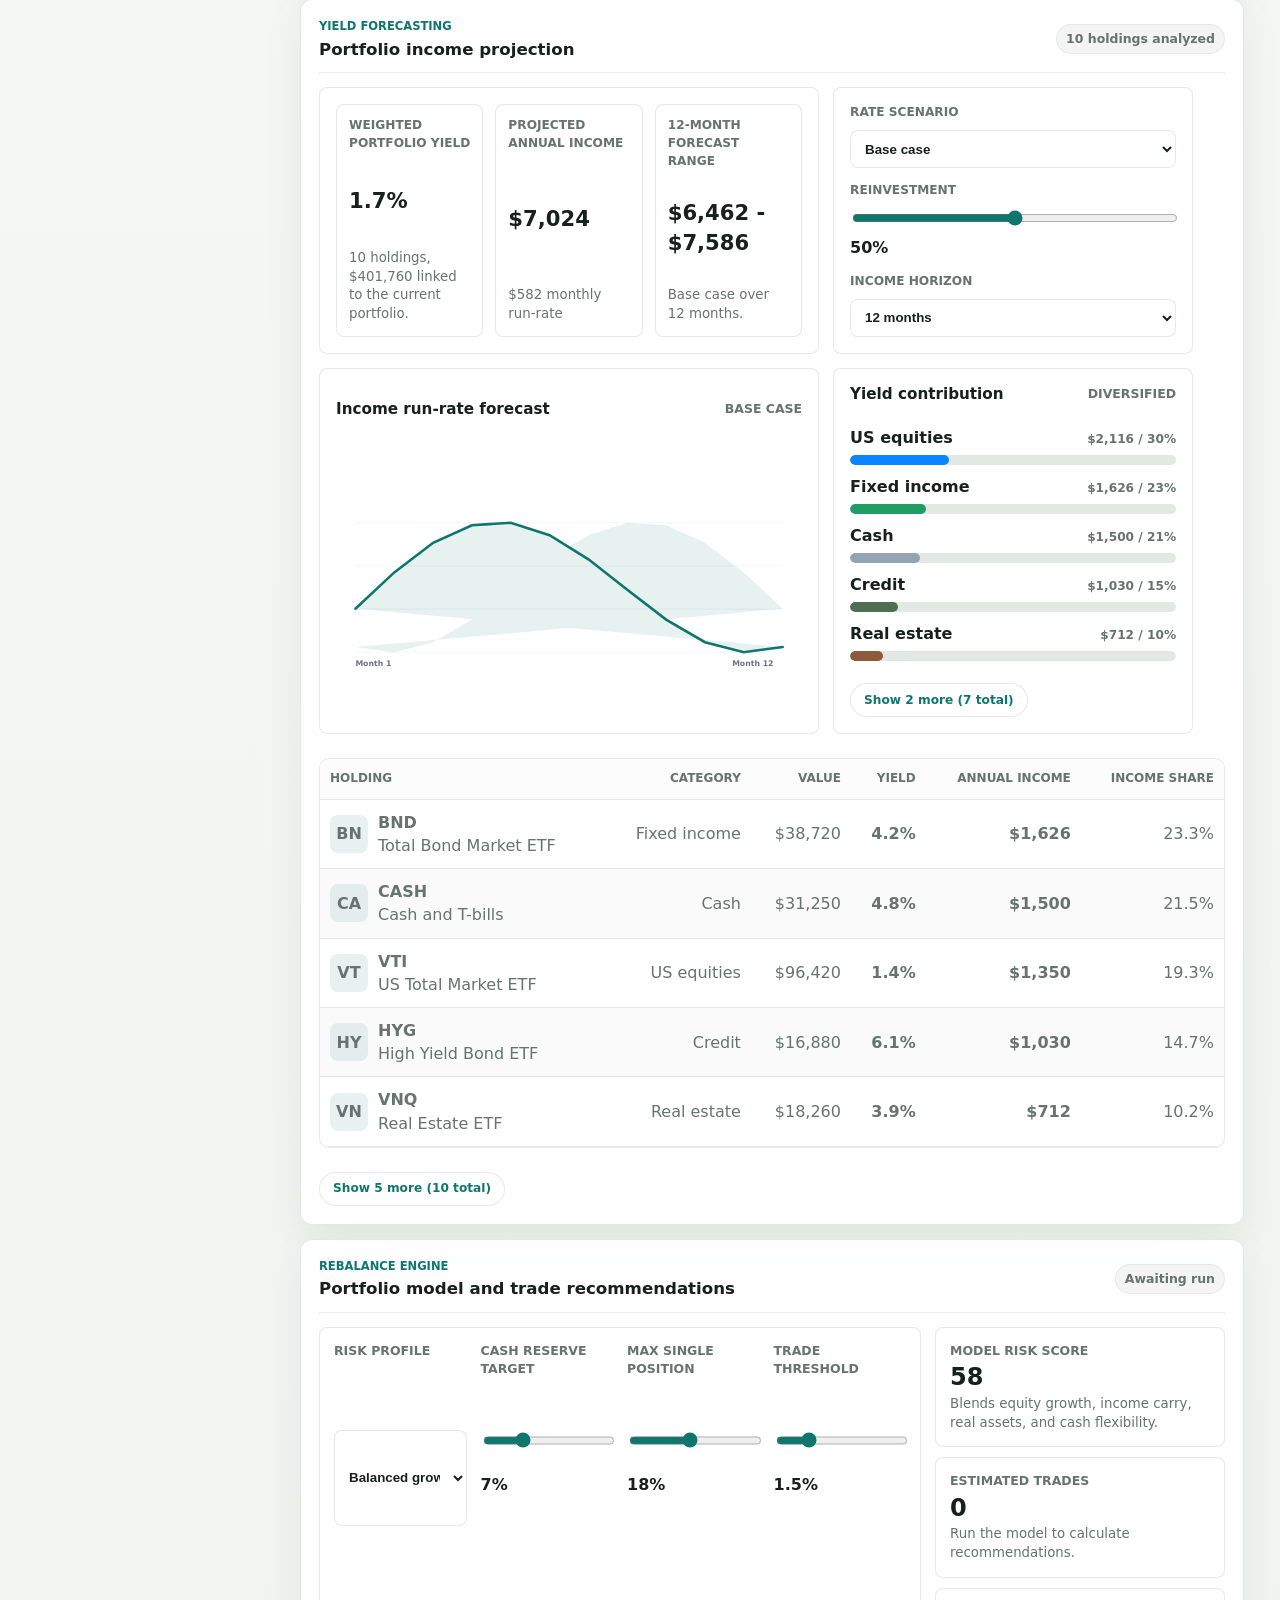
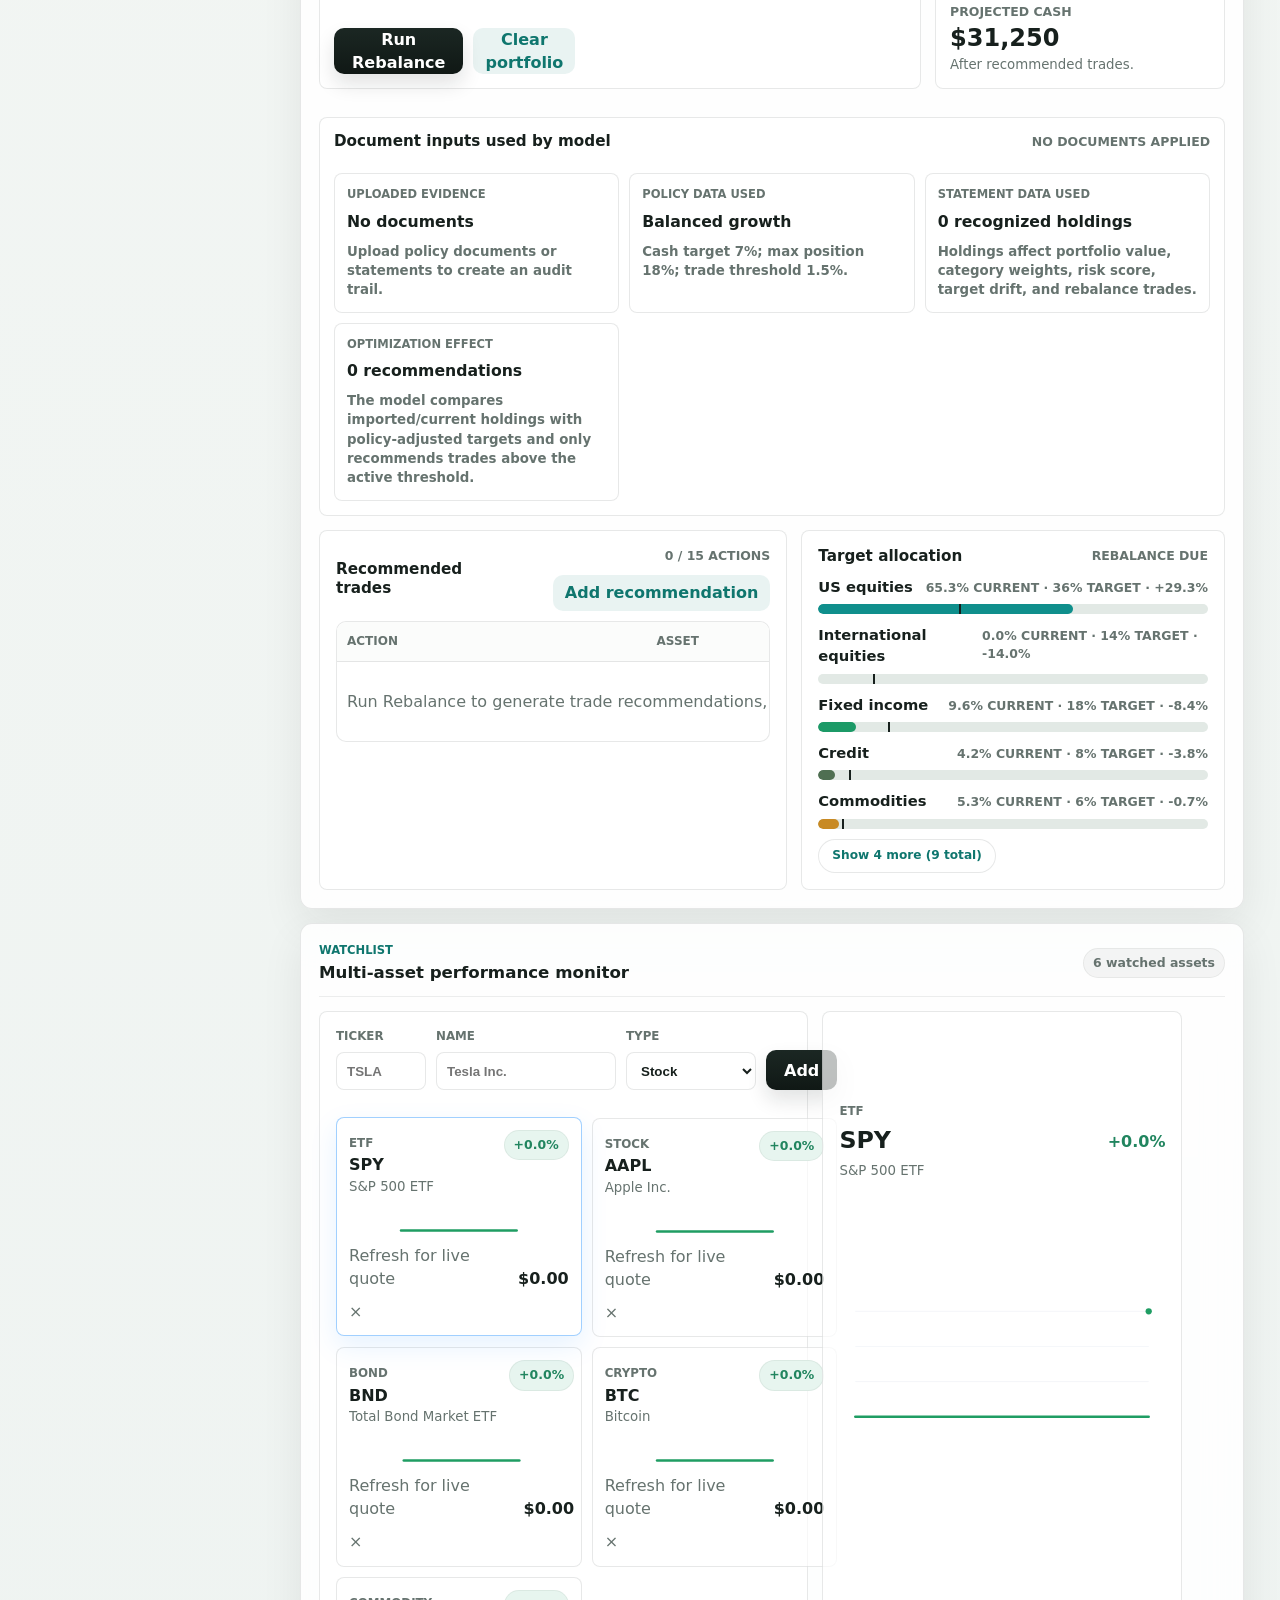
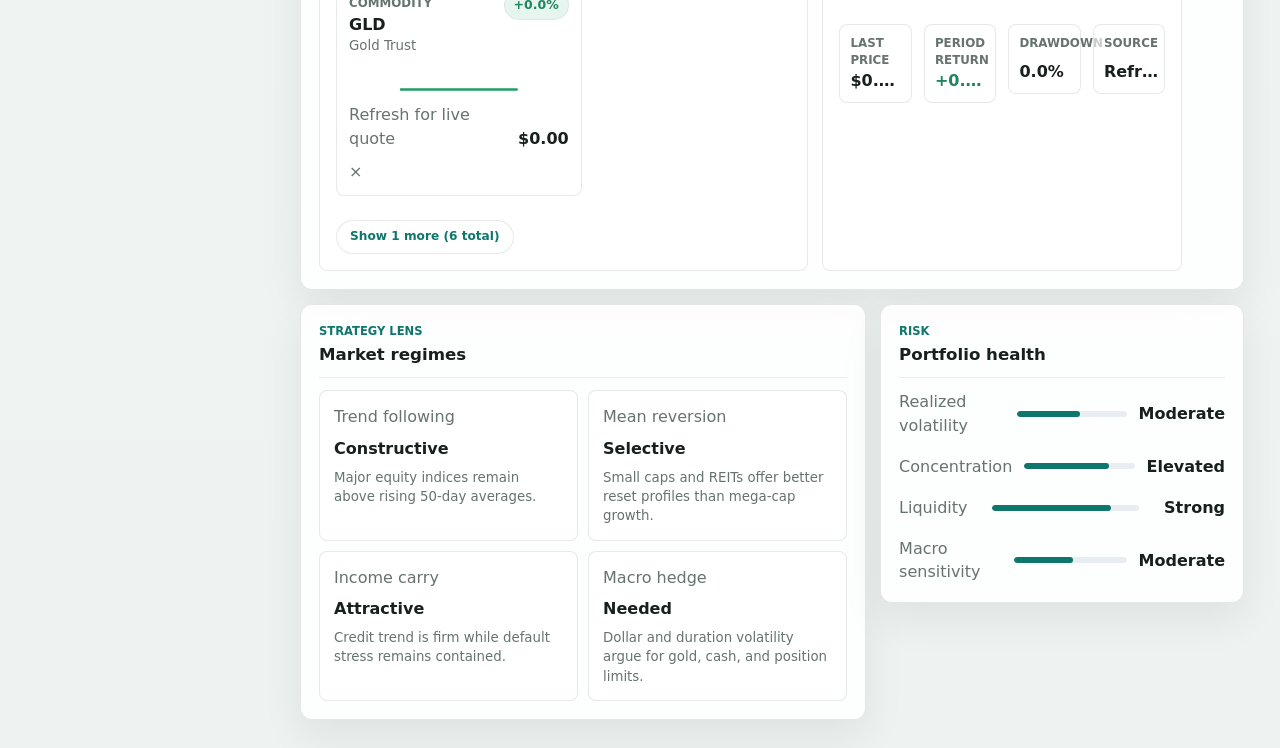
==== commit 46d4fae4: "Refresh hero dashboard opener scripts" ====
--- a/hero-open.html
+++ b/hero-open.html
@@ -48,11 +48,19 @@
           html = html.replace(topbarPattern, heroHeader);
           html = html.replace('<section class="kpi-grid" id="overview"', '<section class="kpi-grid" id="portfolio-summary"');
         }
+        html = html.replace(/script\.js\?v=[^"]+/g, "script.js?v=" + version);
+        html = html.replace(/markets\.js\?v=[^"]+/g, "markets.js?v=" + version);
+        html = html.replace(/yield\.js\?v=[^"]+/g, "yield.js?v=" + version);
+        html = html.replace(/statement-import\.js\?v=[^"]+/g, "statement-import.js?v=" + version);
         html = html.replace(/watchlist-fix\.js\?v=[^"]+/g, "watchlist-fix.js?v=" + version);
         html = html.replace(/enhancements\.js\?v=[^"]+/g, "enhancements.js?v=" + version);
         html = html.replace(/document-intelligence\.js\?v=[^"]+/g, "document-intelligence.js?v=" + version);
         if (!/document-intelligence\.js/.test(html)) {
           html = html.replace("</body>", '<script src="document-intelligence.js?v=' + version + '"><\/script></body>');
+        }
+        html = html.replace(/upload-sync\.js\?v=[^"]+/g, "upload-sync.js?v=" + version);
+        if (!/upload-sync\.js/.test(html)) {
+          html = html.replace("</body>", '<script src="upload-sync.js?v=' + version + '"><\/script></body>');
         }
         if (!/municipal-rates\.js/.test(html)) {
           html = html.replace("</body>", '<script src="municipal-rates.js?v=' + version + '"><\/script></body>');
@@ -61,10 +69,37 @@
         if (!/ui-polish\.js/.test(html)) {
           html = html.replace("</body>", '<script src="ui-polish.js?v=' + version + '"><\/script></body>');
         }
+        var scriptSources = [];
+        html = html.replace(/<script\s+src="([^"]+)"\s*><\/script>/g, function (_match, src) {
+          scriptSources.push(src);
+          return '<script type="application/x-investment-script-placeholder" data-investment-script-placeholder="true" src="' + src + '"><\/script>';
+        });
+        function finishOpen() {
+          if (hash) window.setTimeout(function () { window.location.hash = hash; }, 0);
+        }
+        function activateExternalScripts(done) {
+          var placeholders = Array.prototype.slice.call(document.querySelectorAll("script[data-investment-script-placeholder]"));
+          var index = 0;
+          function next() {
+            if (index >= scriptSources.length) {
+              done();
+              return;
+            }
+            var placeholder = placeholders[index];
+            var newScript = document.createElement("script");
+            newScript.async = false;
+            newScript.onload = next;
+            newScript.onerror = next;
+            newScript.src = scriptSources[index++];
+            if (placeholder && placeholder.parentNode) placeholder.parentNode.replaceChild(newScript, placeholder);
+            else document.body.appendChild(newScript);
+          }
+          next();
+        }
         document.open();
         document.write(html);
         document.close();
-        if (hash) window.setTimeout(function () { window.location.hash = hash; }, 0);
+        activateExternalScripts(finishOpen);
       })().catch(function (error) {
         document.body.innerHTML = "<main><strong>Could not open the dashboard.</strong><small>" + String(error.message || error) + "</small></main>";
       });
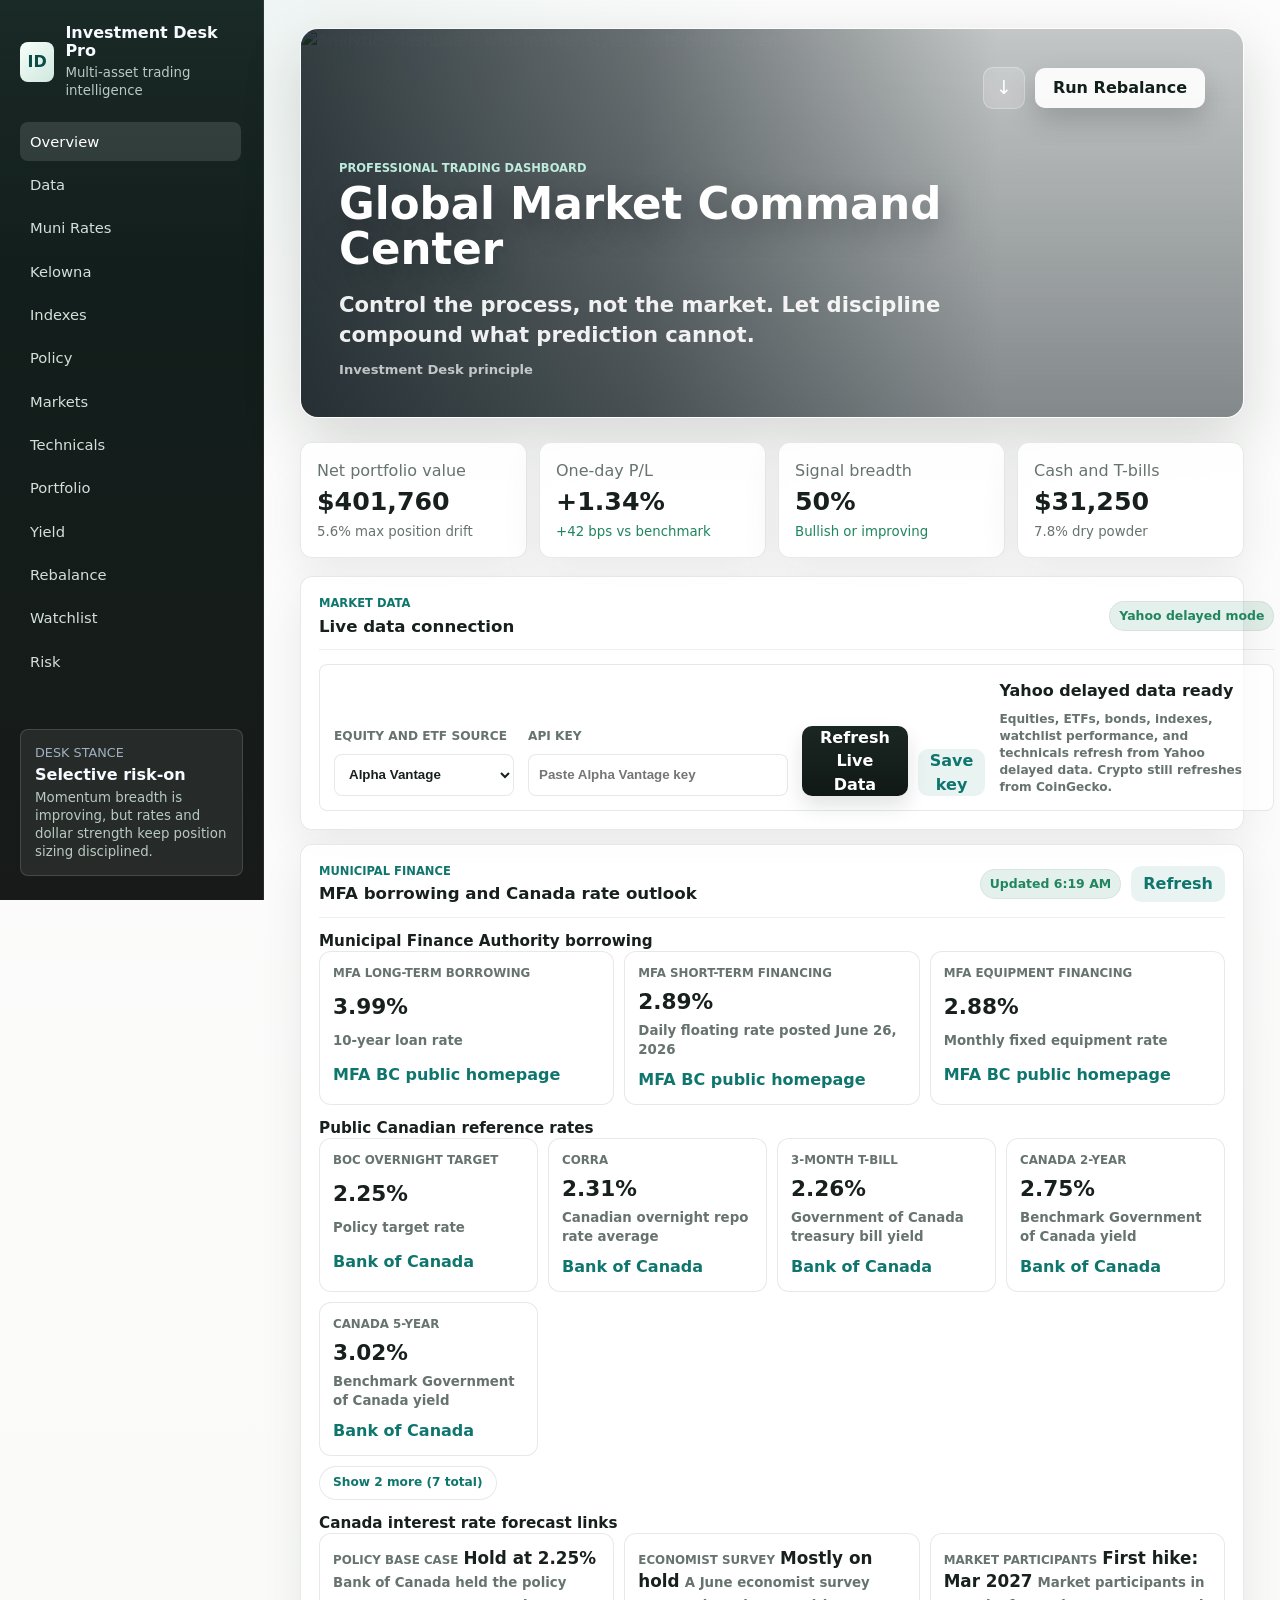
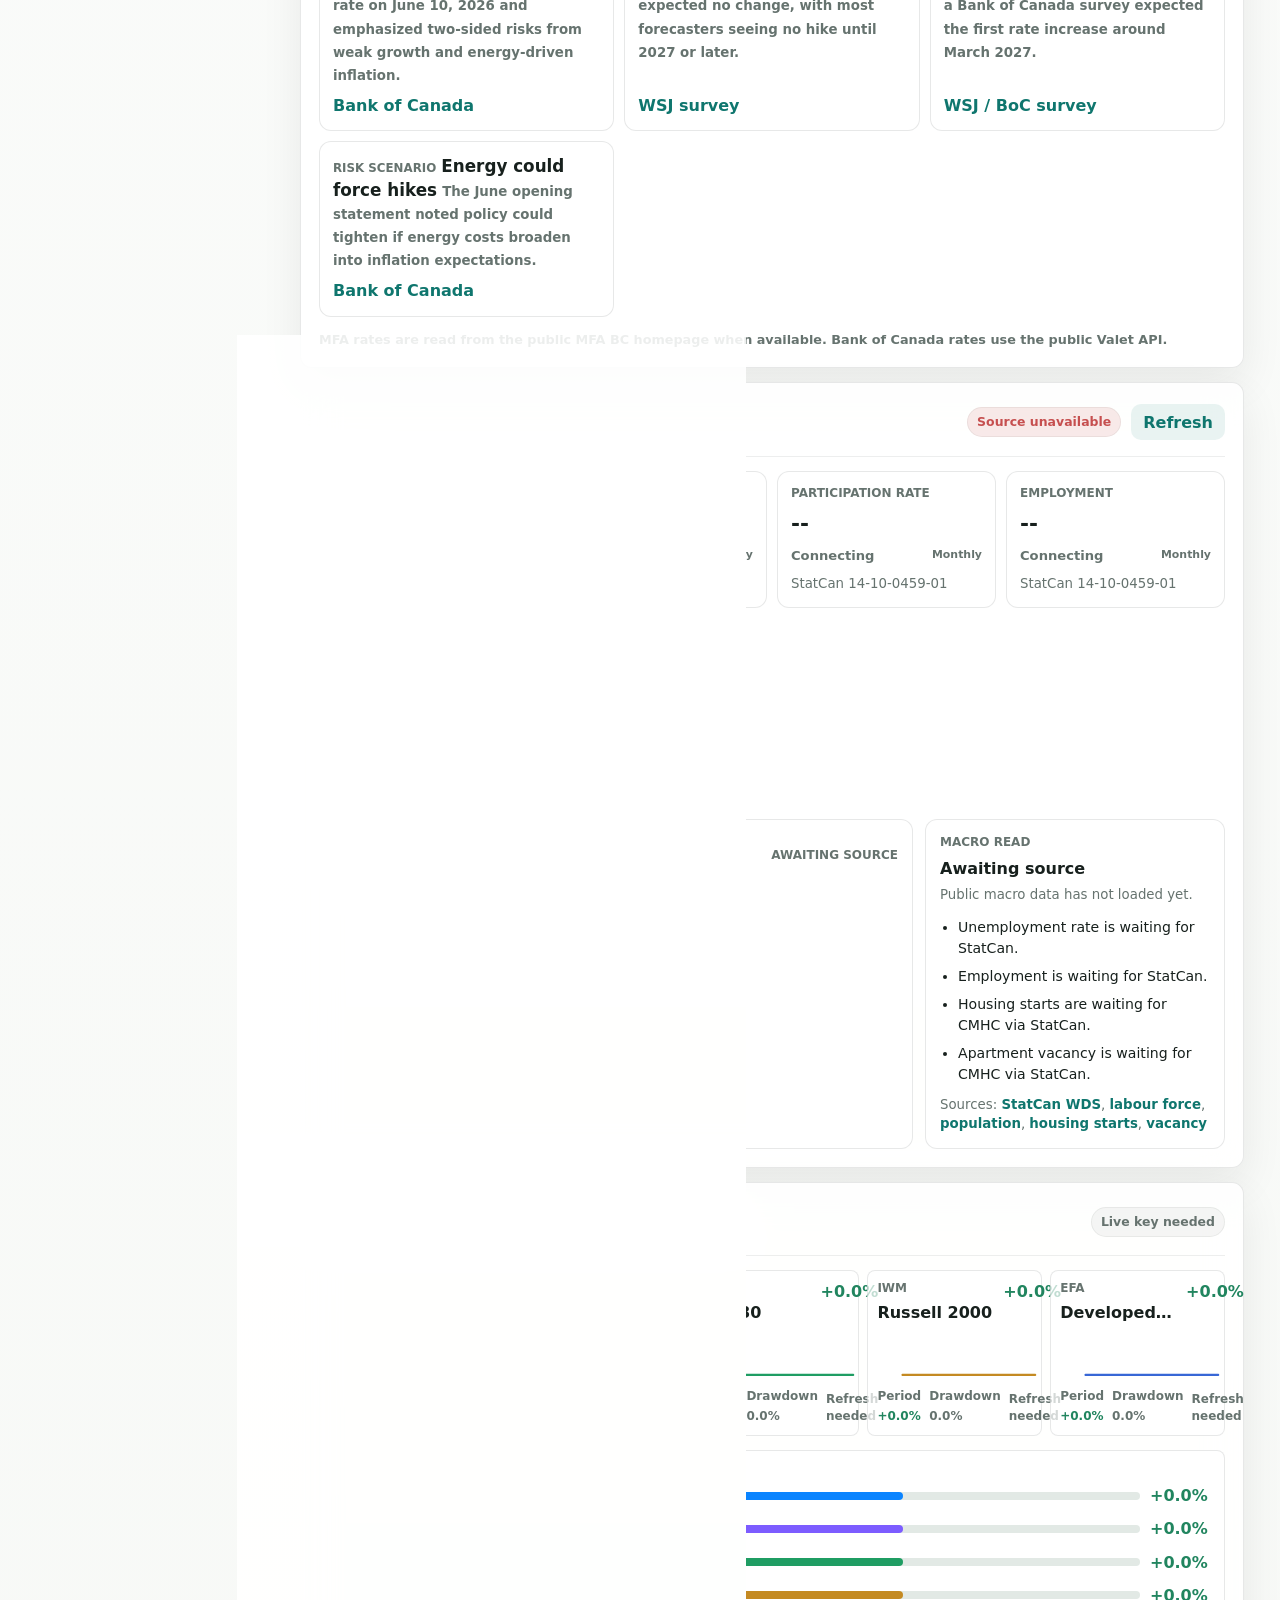
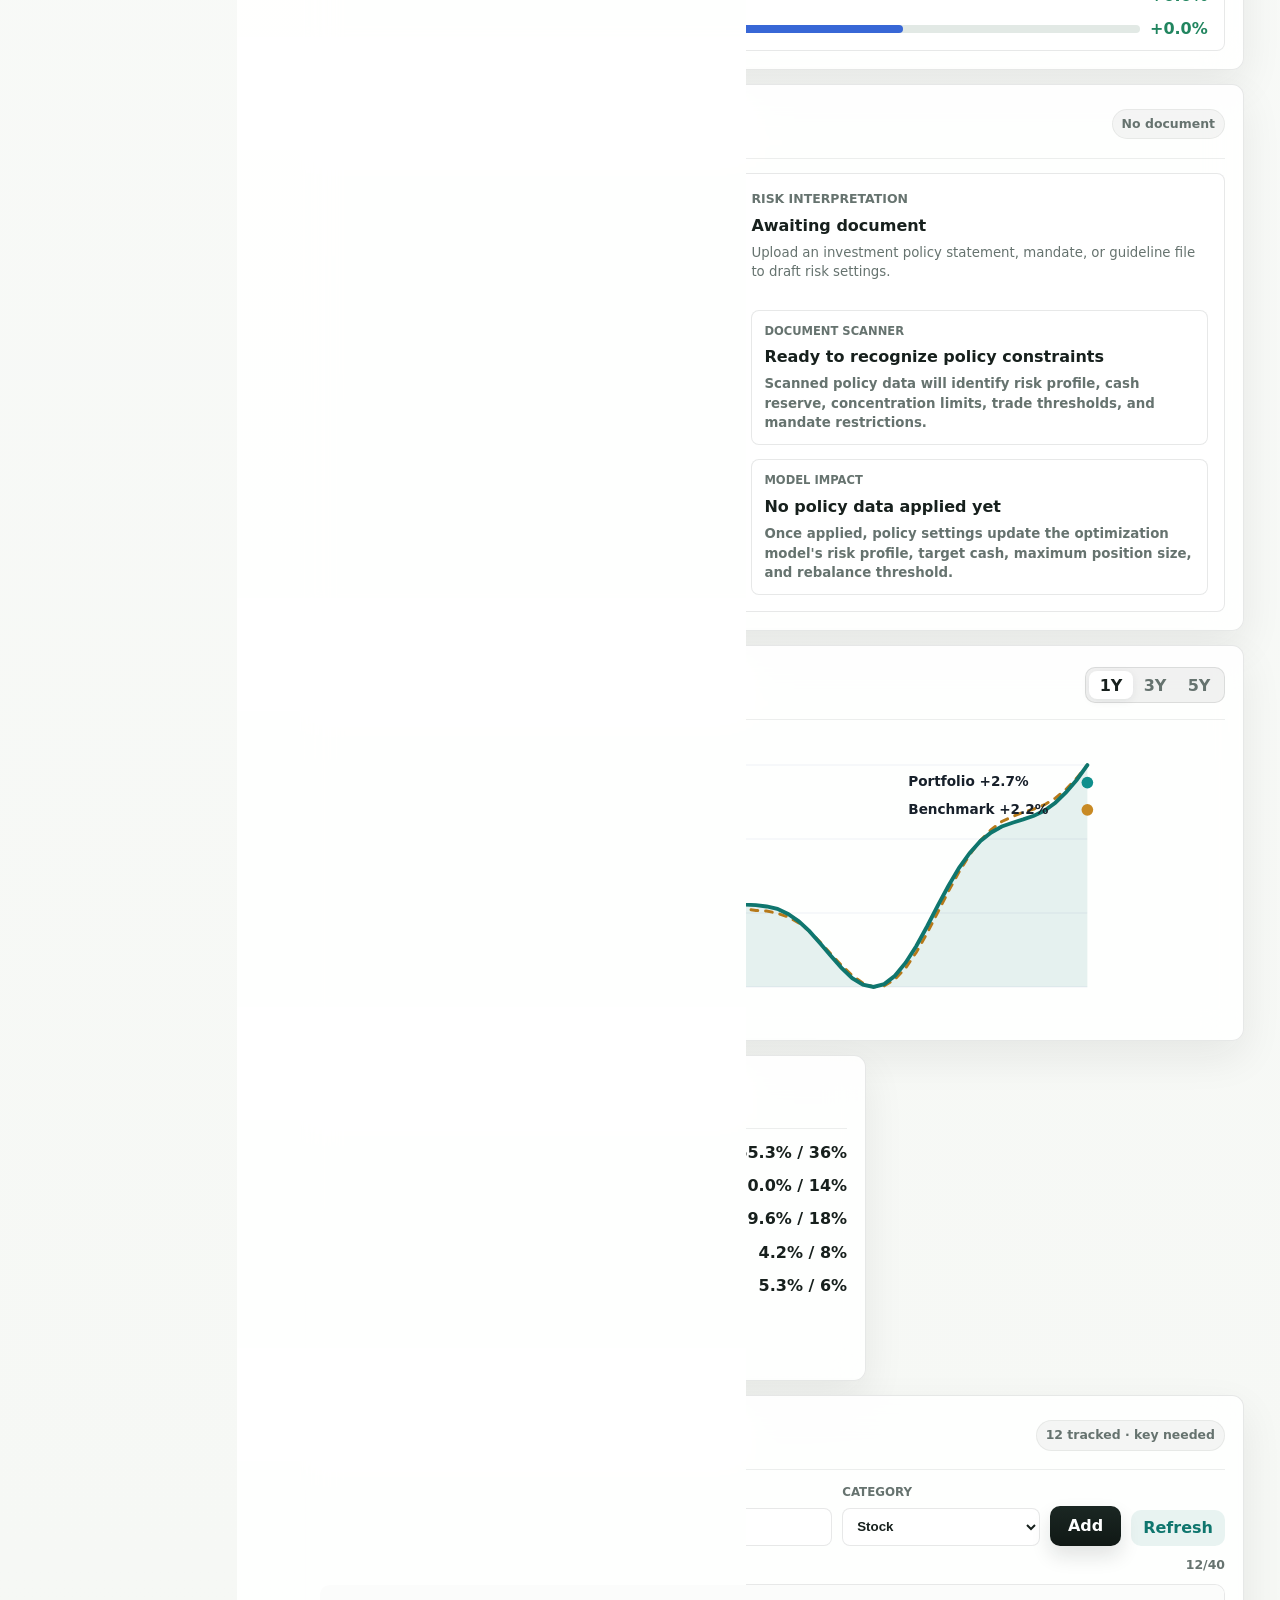
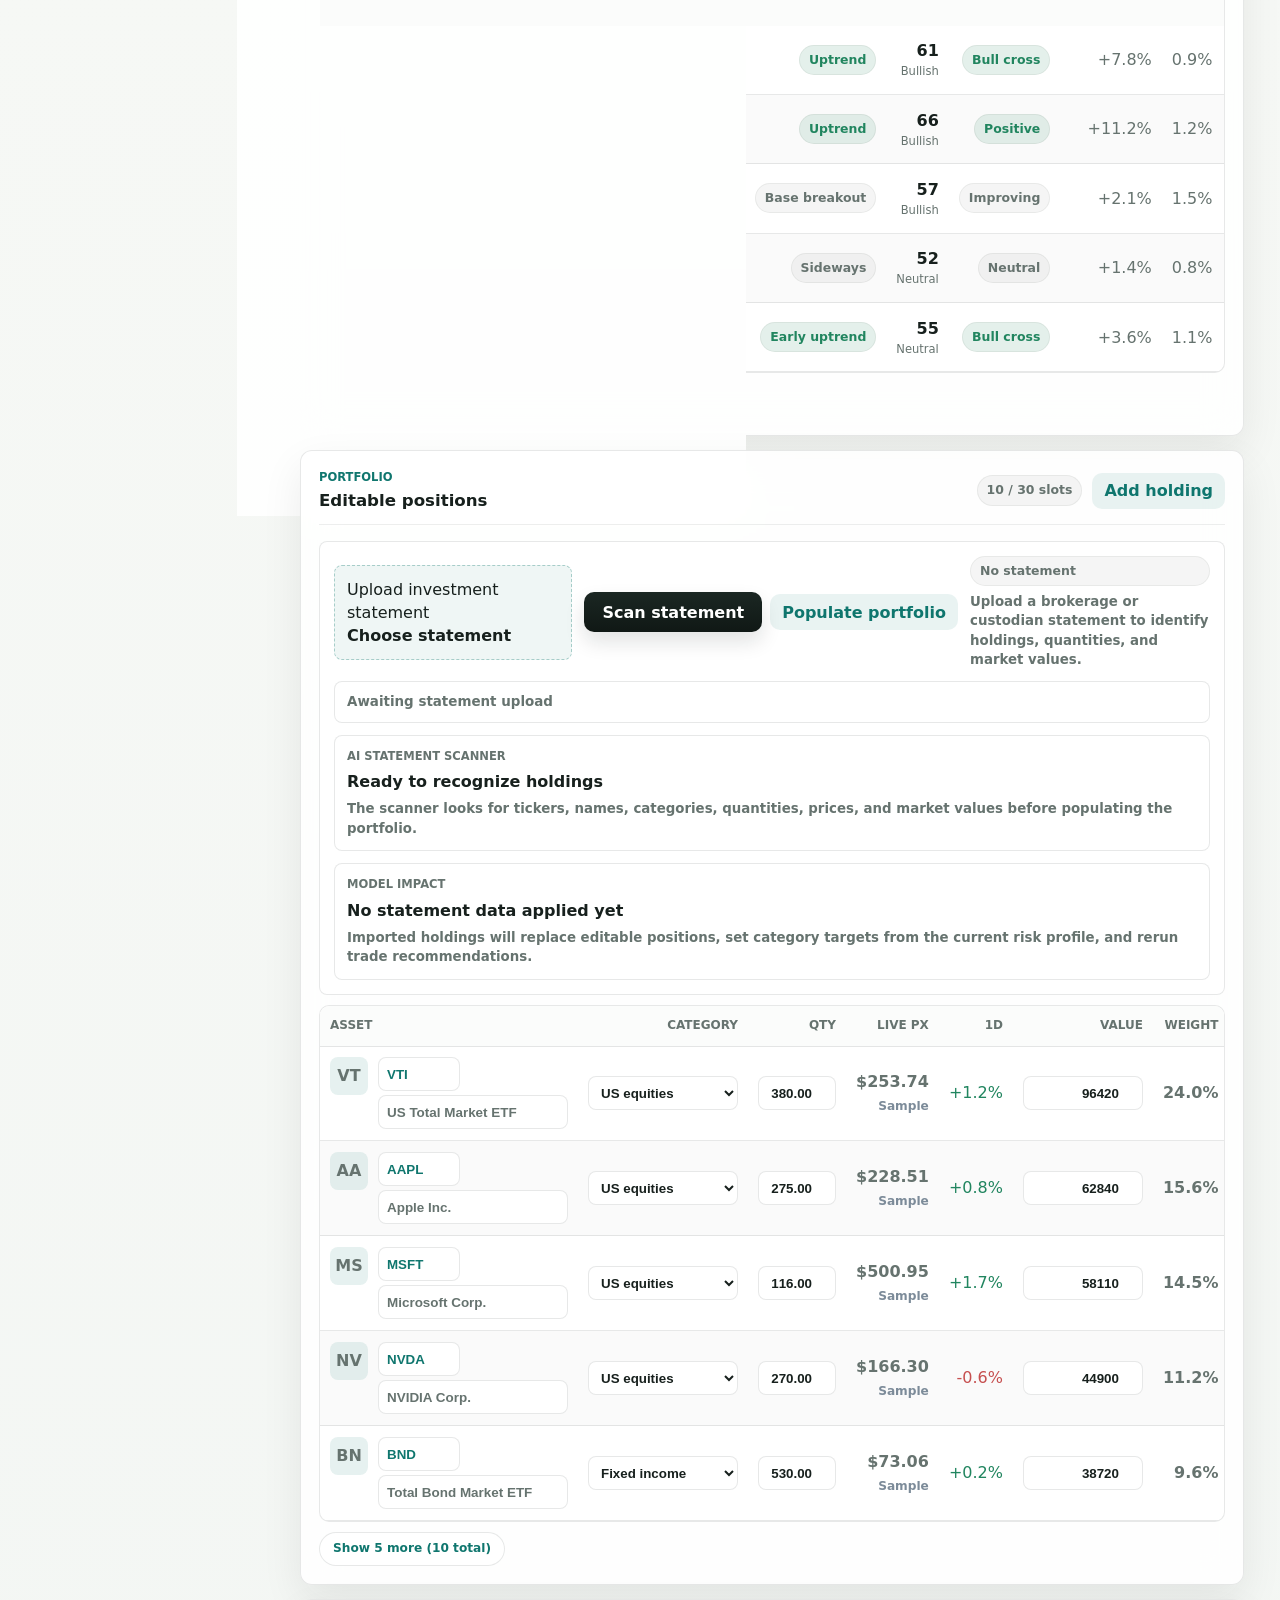
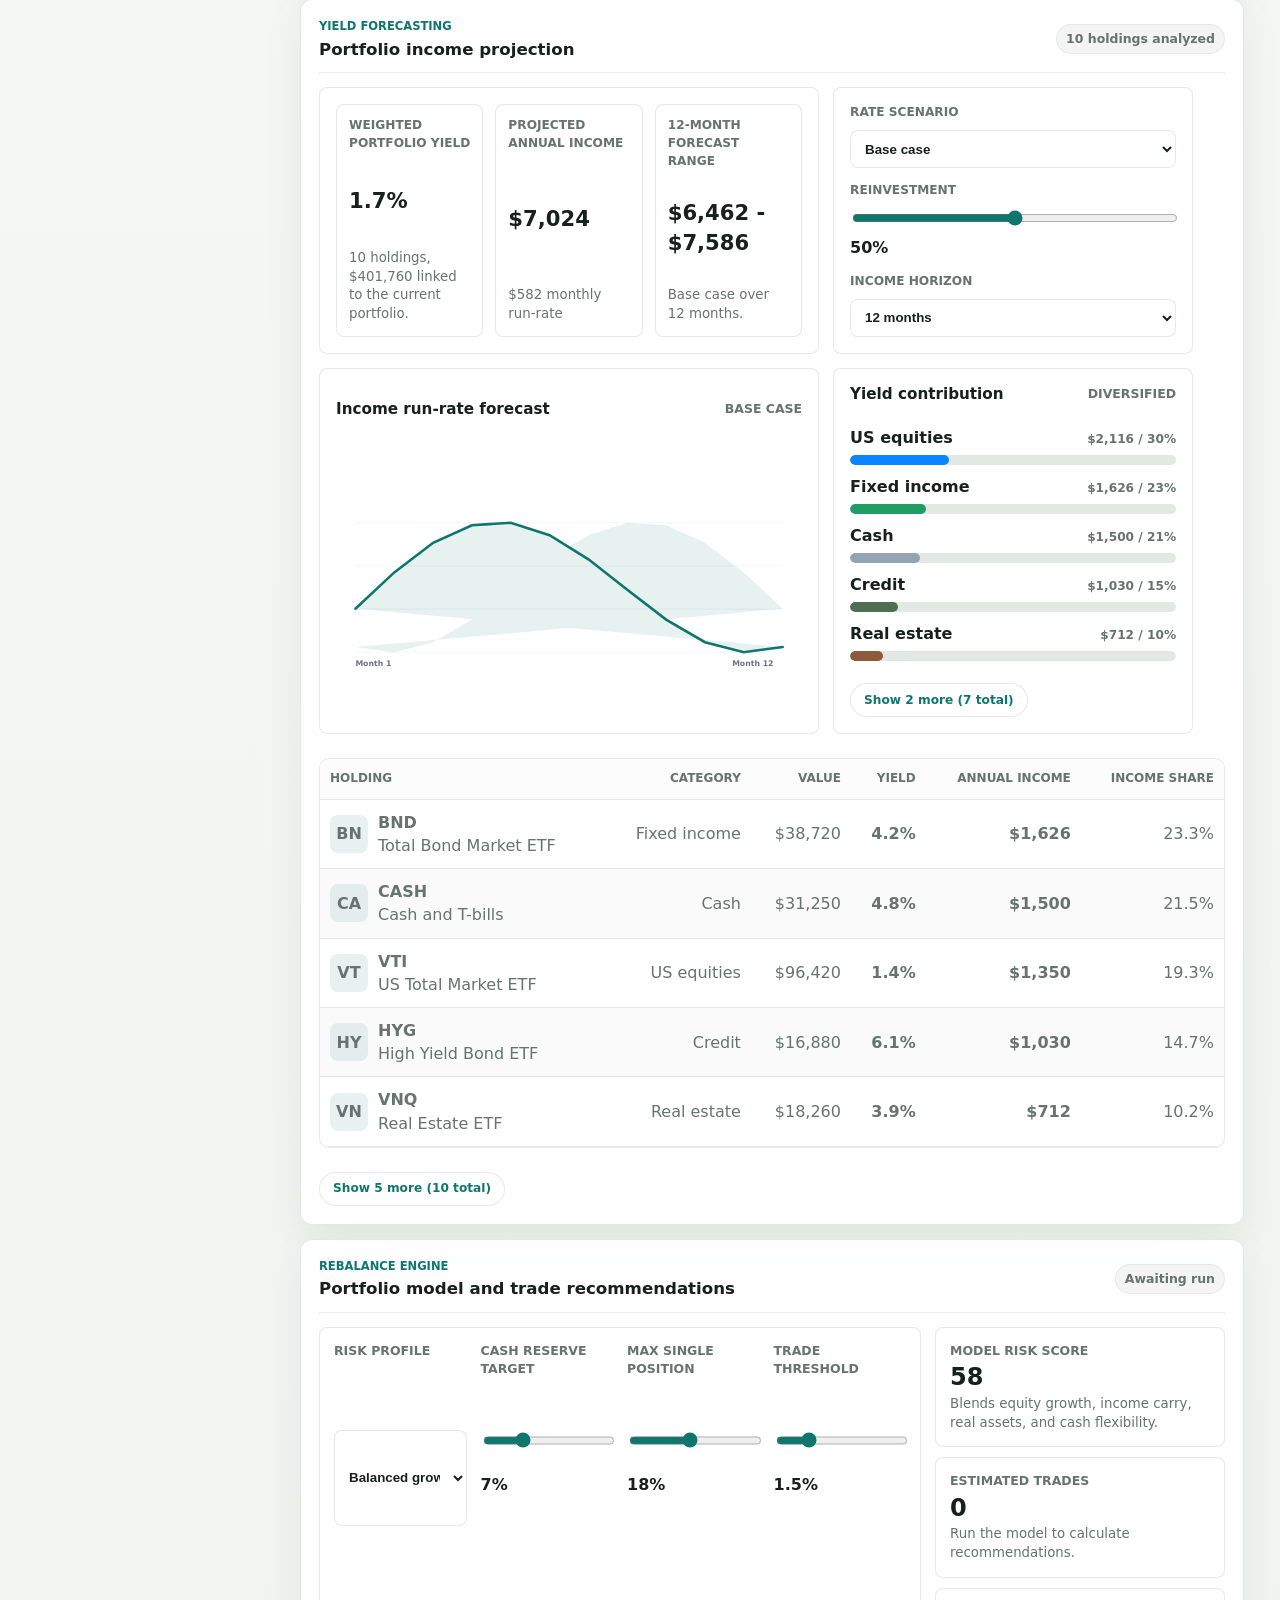
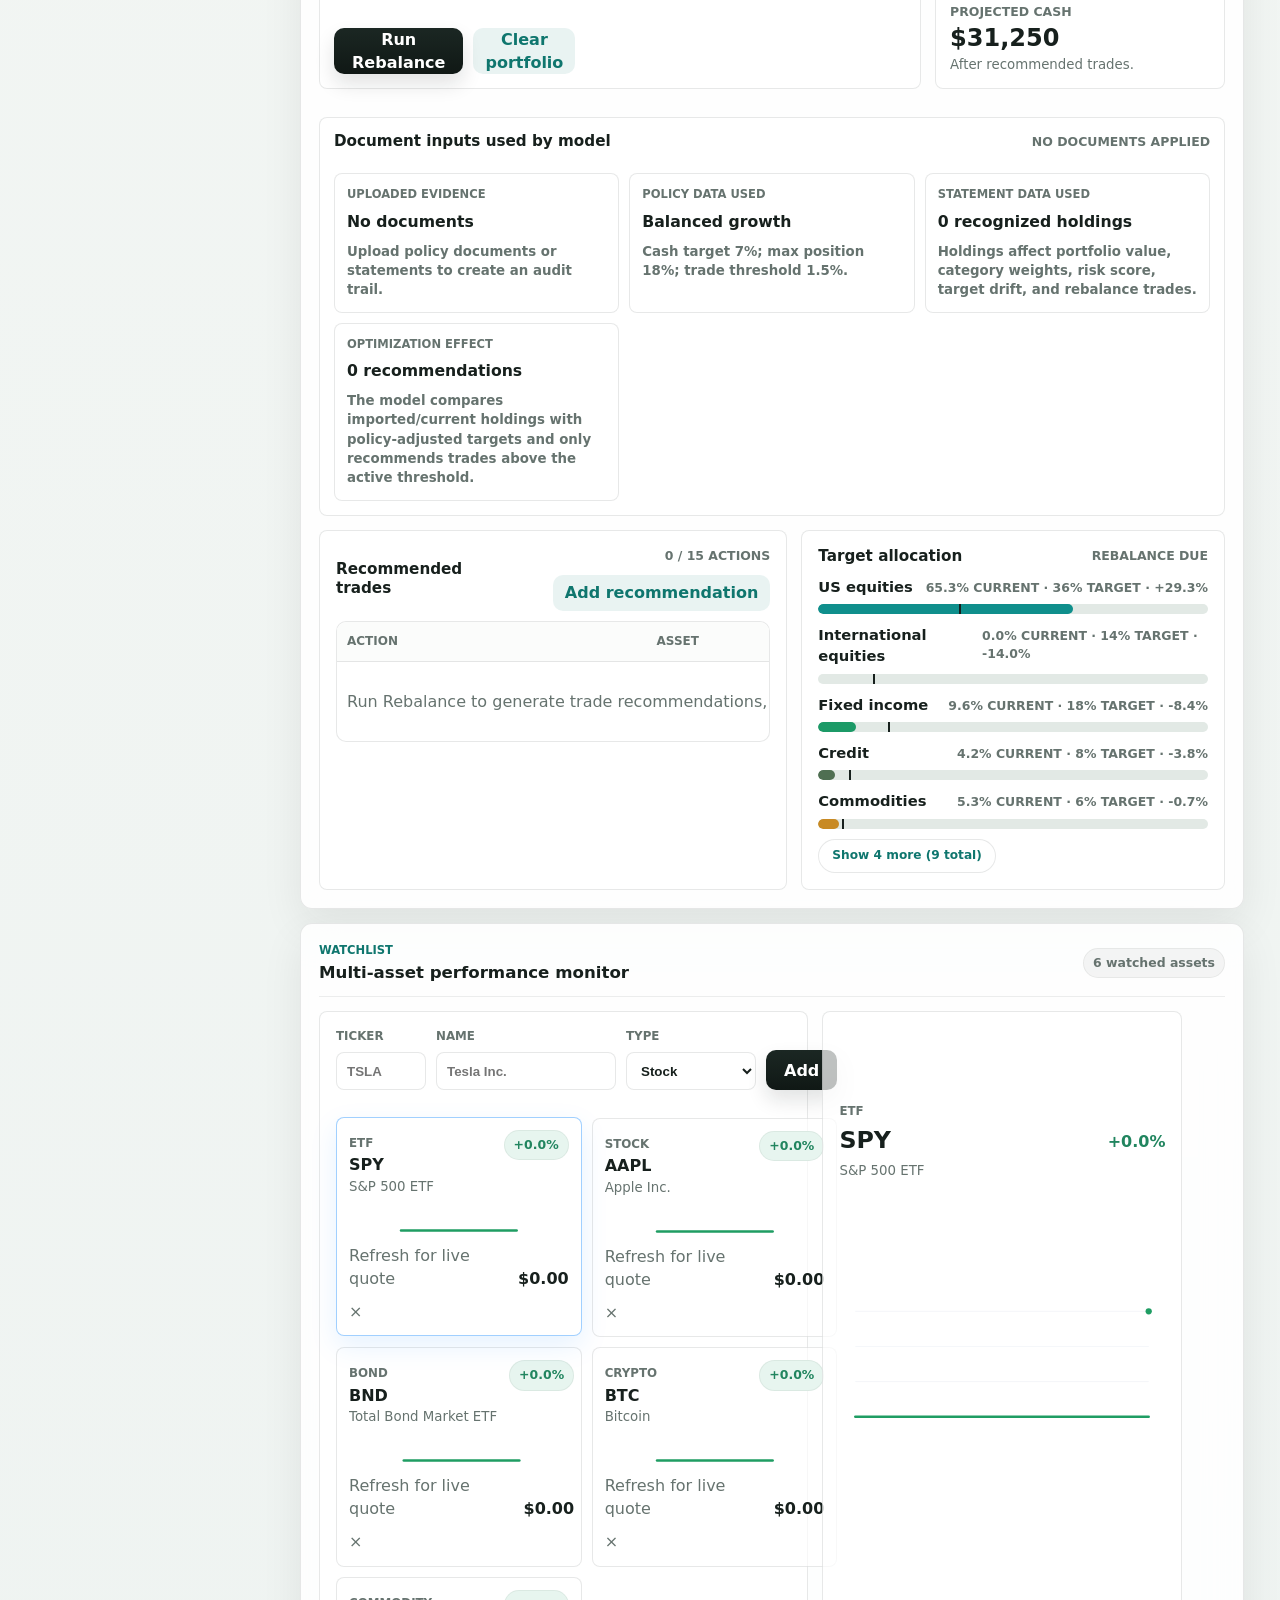
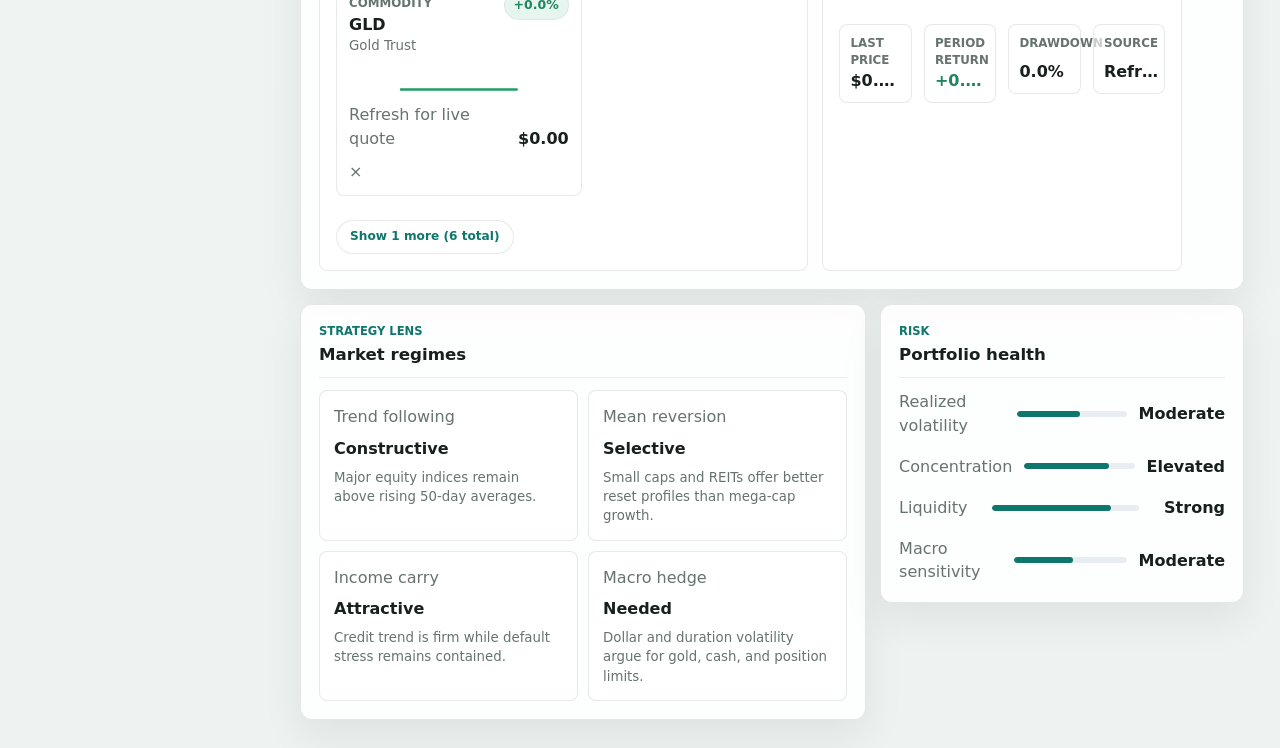
==== commit dfd7d61c: "Refresh hero opener policy script cache" ====
--- a/hero-open.html
+++ b/hero-open.html
@@ -49,6 +49,7 @@
           html = html.replace('<section class="kpi-grid" id="overview"', '<section class="kpi-grid" id="portfolio-summary"');
         }
         html = html.replace(/script\.js\?v=[^"]+/g, "script.js?v=" + version);
+        html = html.replace(/policy\.js\?v=[^"]+/g, "policy.js?v=" + version);
         html = html.replace(/markets\.js\?v=[^"]+/g, "markets.js?v=" + version);
         html = html.replace(/yield\.js\?v=[^"]+/g, "yield.js?v=" + version);
         html = html.replace(/statement-import\.js\?v=[^"]+/g, "statement-import.js?v=" + version);
